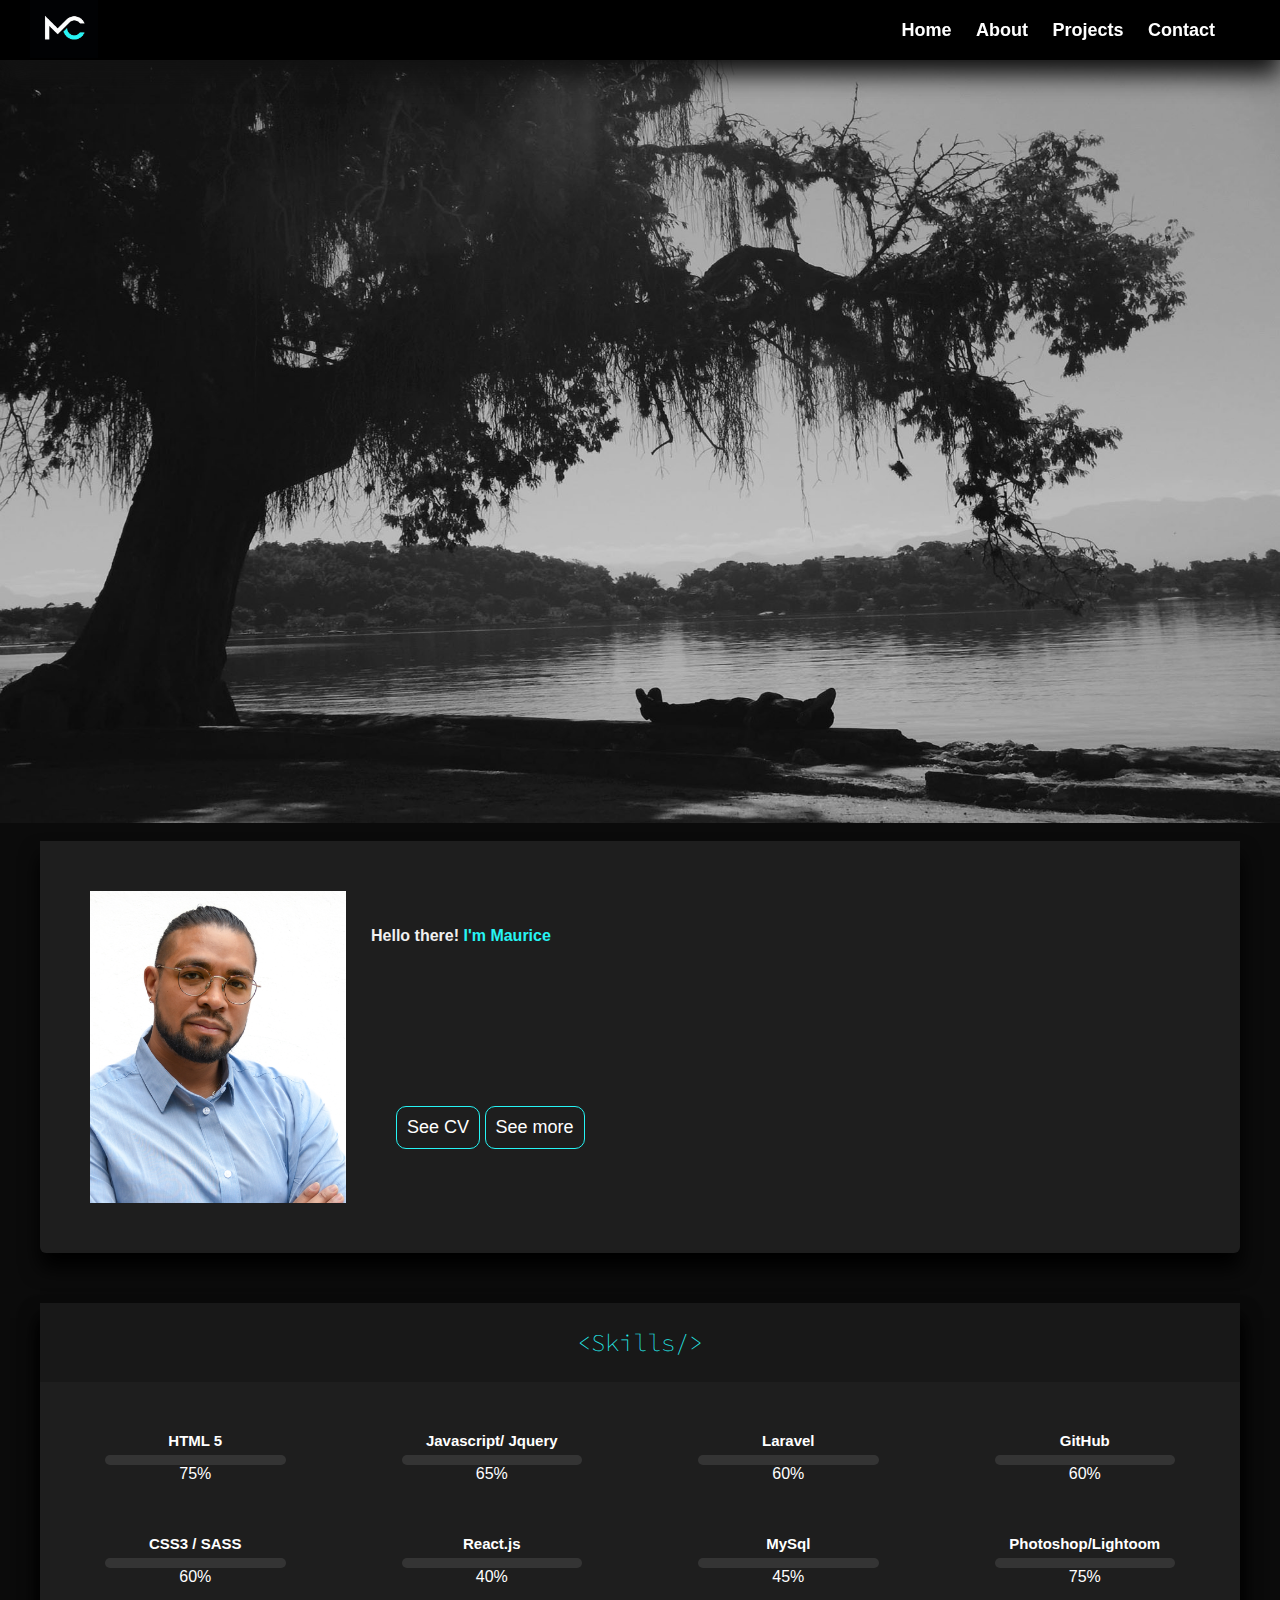
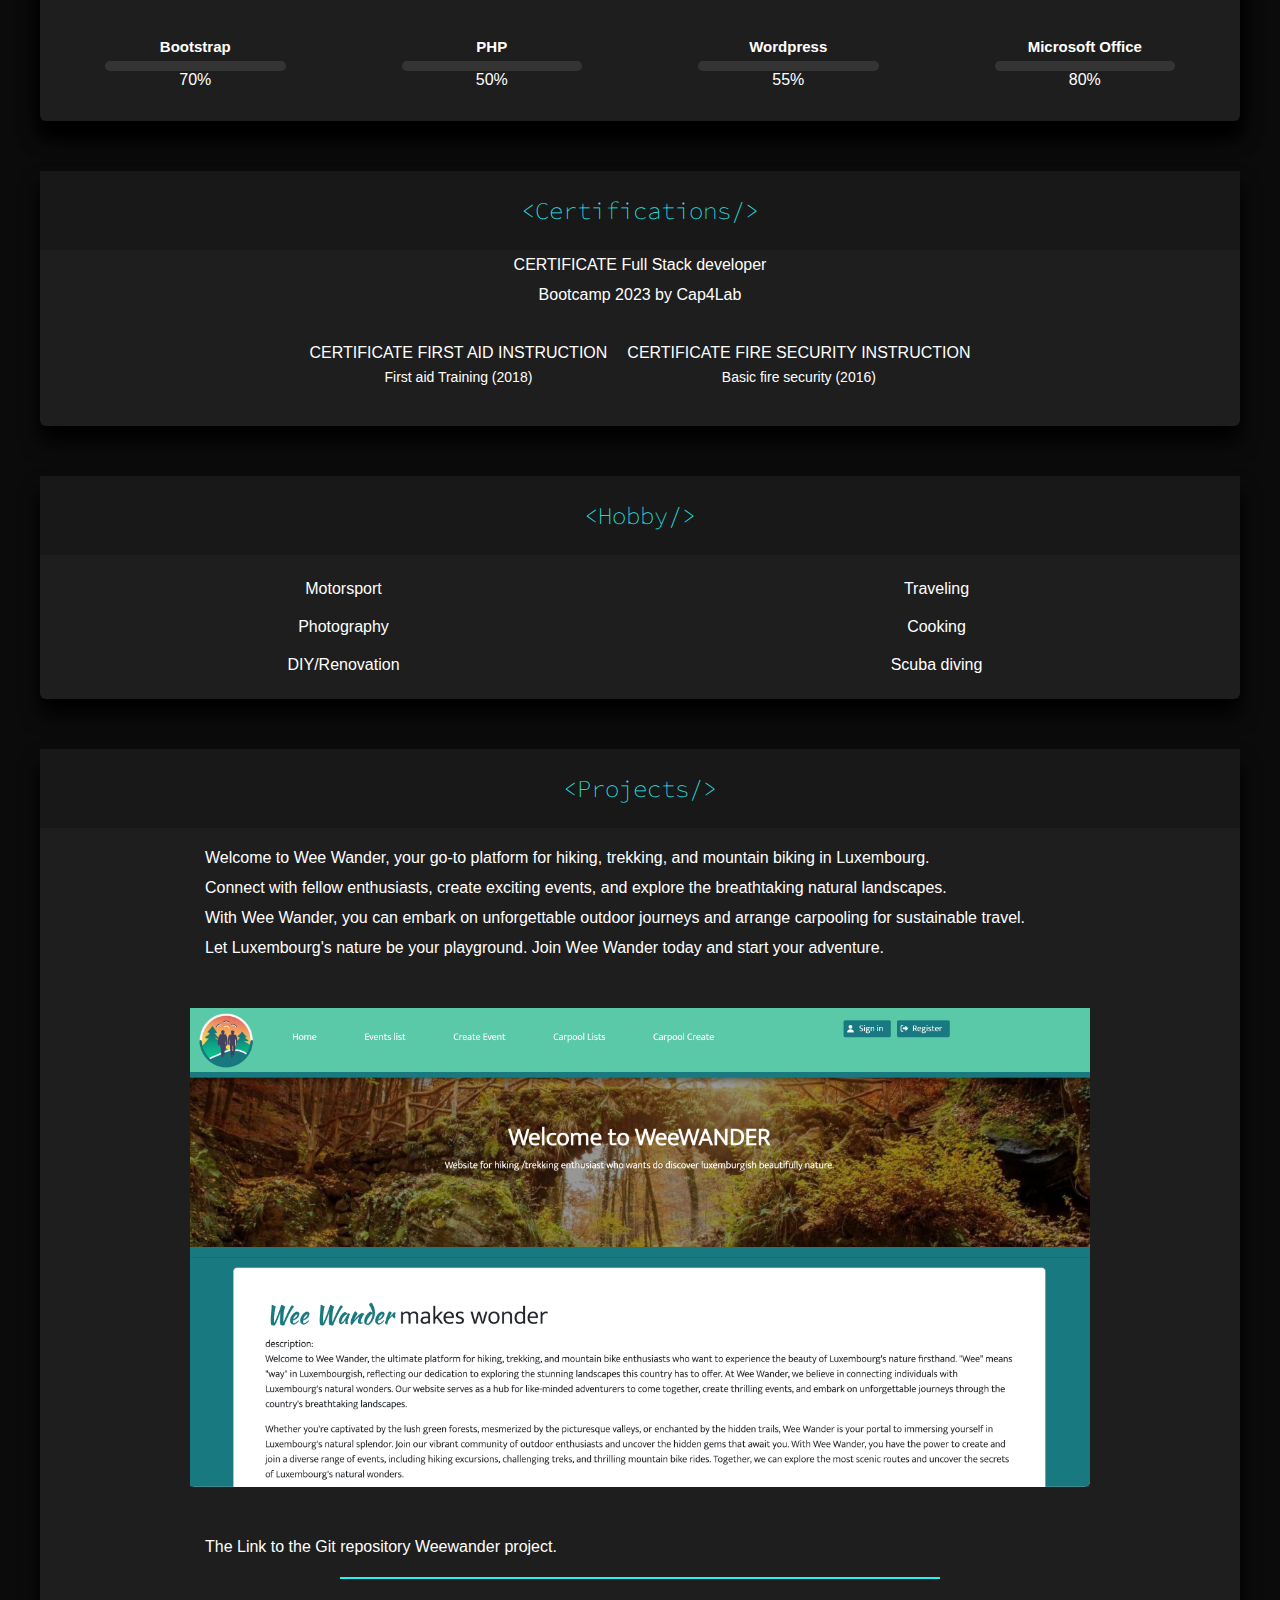
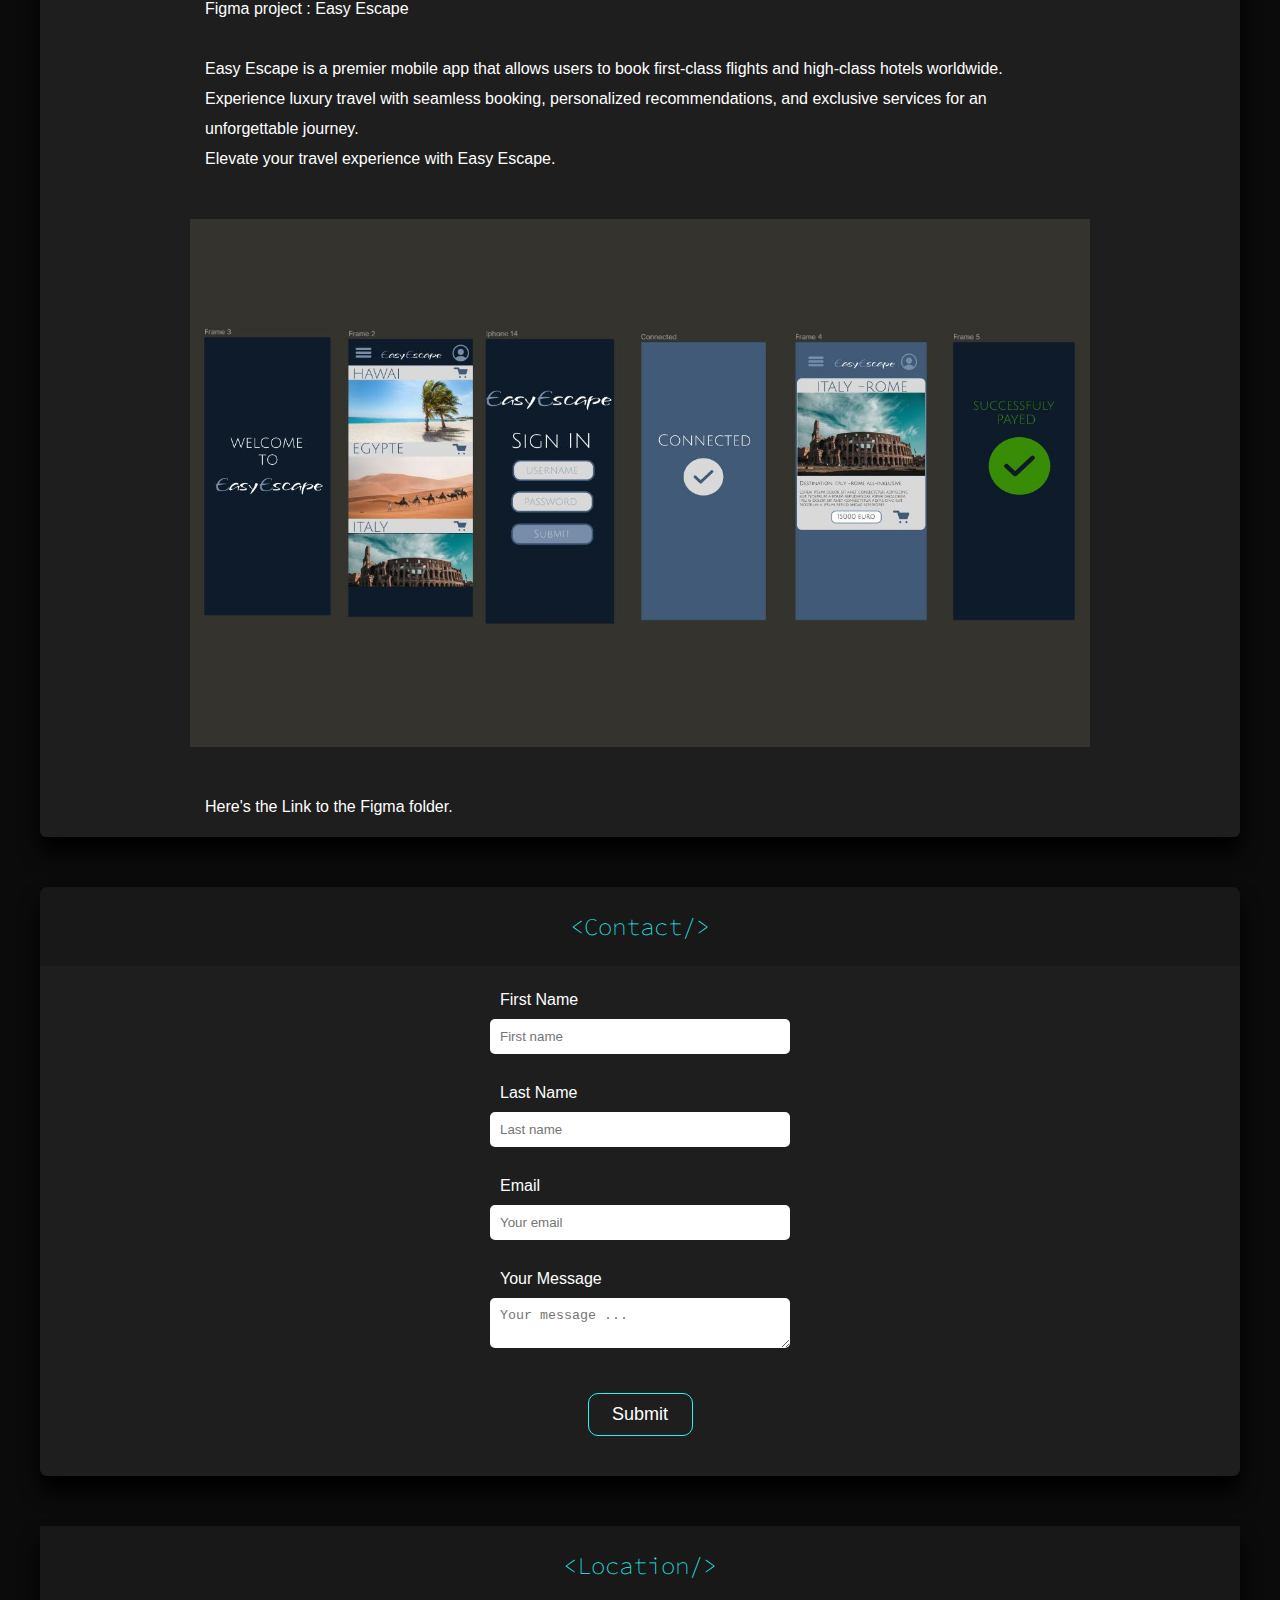
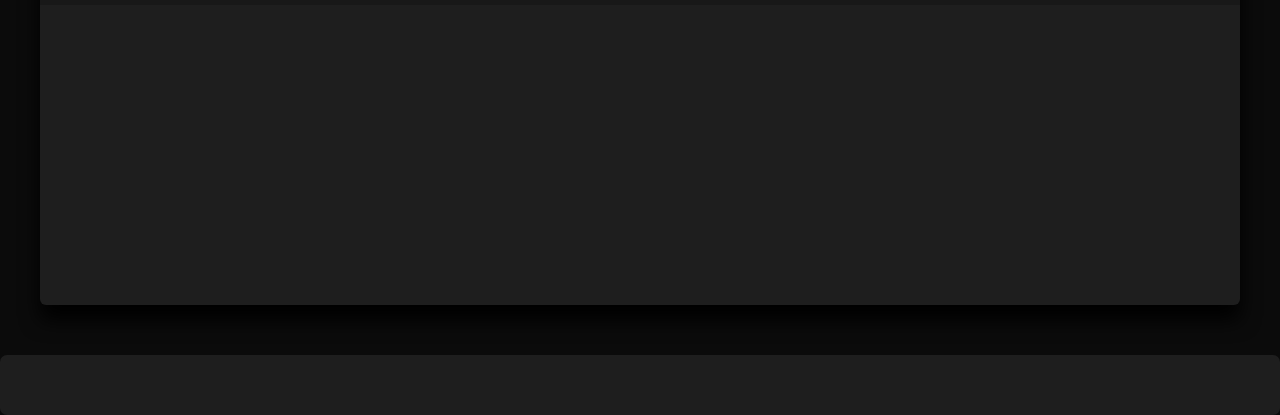
==== index.html @ 0813277b "responsive/cleaning update" ====
<!DOCTYPE html>
<html lang="en">
<head>
    <meta charset="UTF-8">
    <meta http-equiv="X-UA-Compatible" content="IE=edge">
    <meta name="viewport" content="width=device-width, initial-scale=1.0">
    <title>Welcome</title>
    <!-- ICON TITLE -->
    <link rel="icon" href="img\little icon.PNG" type="">
    <!-- FONT ASWOME -->
    <link rel="stylesheet" href="https://cdnjs.cloudflare.com/ajax/libs/font-awesome/6.3.0/css/all.min.css" integrity="sha512-SzlrxWUlpfuzQ+pcUCosxcglQRNAq/DZjVsC0lE40xsADsfeQoEypE+enwcOiGjk/bSuGGKHEyjSoQ1zVisanQ==" crossorigin="anonymous" referrerpolicy="no-referrer" />
   <!-- Google catpcha -->
   <script src="https://www.google.com/recaptcha/api.js" async defer></script>
    <!-- GOOGLE FONT -->
    <link rel="preconnect" href="https://fonts.googleapis.com">
    <link rel="preconnect" href="https://fonts.gstatic.com" crossorigin>
    <link href="https://fonts.googleapis.com/css2?family=Archivo:wght@300&family=Source+Code+Pro:wght@300&display=swap" rel="stylesheet">
    <!-- icon for the Title-->
    <link rel="icon" type="image/x-icon" href="">
    <!-- CSS link -->
    <link rel="stylesheet" href="style.css"/>
    <!--********** DARK MODE **********-->
    <meta name="color-scheme" content="ligth">
</head> 

<body>
    
    <!-- Top Navigation Menu -->
    <div class="navbar"> 
        <a href="#home" class="active"><img src="img\little icon.PNG" width="99px"></a>
        <div class="dropDown">  
            <a href="javascript:void(0);" class="burger" onclick="drop()"><i class="fa-solid fa-bars fa-xl"></i></a>
            <div class="topnav"> 
                <a href="#home">Home</a>
                <a href="#introduction">About</a>
                <a href="#projects">Projects</a>
                <a href="#contact">Contact</a>
            </div>
        </div> 
    </div>
    
    <header>
        <!--------------* AUTOMATIC SLIDER *------------------>
        <article class= "headSlider" id="home">
            <div class="introTitle">
                <div class="main-title fadeDown">
                    <h1><small>junior </small><span>FullStack { </span>Developer <span>}</span></h1>
                </div>
                <div class="secondary-title fadeUp">
                    <p>Hello there! <span> I'm Maurice</span></p>
                </div>
                <i  id="arrow" class="fa-solid fa-arrow-down fa-xl fa-bounce" style="color: #00eeff;"></i>
            </div>
            <section class="intro" style="opacity:0;">
                <div class="slideshow-container">
                    <div class="mySlides fade">
                        <img src="img/relax.jpg" style="width:100%" grayscale>
                    </div>
                    <div class="mySlides fade">
                        <img src="img/brasil.jpg" style="width:100%" grayscale>
                    </div>
                    <div class="mySlides fade">
                        <img src="img/ocean.jpg"style= "width:100%" grayscale >
                    </div>
                </div>
                <br>                    
                <!--<div id="lightBtn">
                        <input type ="checkbox"onclick="myFunction()"/>
                    </div>--> 
                <div style="text-align:center">
                    <span class="dot"></span> 
                    <span class="dot"></span> 
                    <span class="dot"></span> 
                </div>
            </section>
        </article>
        <!-- INTRO -->
    </header>
        <!--************* DARK MODE *****************-->

       <!-- <button id="drkbtn" onclick="myFunction()">Dark mode</button>-->
        <!--******************* Introduction ******************-->
    <main>
        <section id="introduction">
            <div class="container">
                <div class="fs-box">
                    <div class="imgBox">  
                      <img id="dark-mode" src="img/photo-cv.png"  width="14.3rem" height="19.5rem" />
                    </div>
                    <div class="content">
                        <h2>Maurice Christine <br>
                            <span> FullStack Dev</span>
                        </h2> 
                    </div>
                </div>
            </div>
            <!-- <div class="contactIcon">
                <i class="fa-solid fa-mobile"style="color: #26f4f4;"></i>
                <i class="fa-solid fa-envelope" style="color: #26f4f4;"></i>
                <i class="fa-solid fa-code"style="color: #26f4f4;"></i>
                <i class="fa-solid fa-house" style="color: #26f4f4;"></i>
            </div> -->
        </section>
        <section class="text" id="me">
            <strong><p >Hello there! <span> I'm Maurice</span></p></strong>
            <p class="paragraph" style="--d:0s">As an experienced hydraulic mechanic, </br>
                I have recently taken the opportunity to pursue a full-stack developer training program, 
                which aligns with my long-standing interest in technology and software development. 
                With a commitment to continuous learning and professional growth, 
                I am taking steps to achieve my goals and expand my skillset.</p>
            <div class="btn-more">    
            </div>
            <section class="strength">
                <ul>
                    <li><i class="fa-solid fa-handshake-simple fa-lg" style="color: #26f4f4;"></i> problem solving</li>
                    <li><i class="fa-solid fa-thumbs-up fa-lg" style="color: #26f4f4;"></i> motivated</li>
                    <li><i class="fa-solid fa-shuffle fa-lg" style="color: #26f4f4;"></i> flexibility</li>
                    <li><i class="fa-solid fa-people-group fa-lg" style="color: #26f4f4;"></i> teamwork</li>
                    <li><i class="fa-solid fa-stopwatch fa-lg" style="color: #26f4f4;"></i> ponctual</li>
                    <li><i class="fa-solid fa-sliders fa-lg" style="color: #26f4f4;"></i> adapability</li>
                </ul>
            </section>
            <div class="btn">
                <button><a href="cv.html" target="_blank">See CV</a></button>
                <button onclick="seeMore()">See more</button> 
            </div>
        </section>
    </main>
<!--*******************  ProgressBar Skills ******************-->
    
    <section class="progressBar">
        <div class="contentBox" >
            <h3 class="headings">&ltSkills/&gt</h3>
            <ul>
                <li>
                    <div class="skill-box">
                        <span class="title">HTML 5</span>
                        <div class="skill-bar">
                            <span class="skill-per html"></span>
                            <span class="tooltip">75%</span>
                        </div>
                    </div>
                </li>
                <li>
                    <div class="skill-box">
                        <span class="title">CSS3 / SASS</span>
                        <div class="skill-bar">
                            <span class="skill-per css"></span>
                            <span class="tooltip">60%</span>
                        </div>
                    </div>    
                </li>
                <li>
                    <div class="skill-box">
                        <span class="title">Bootstrap</span>
                        <div class="skill-bar">
                            <span class="skill-per bootstrap"></span>
                            <span class="tooltip">70%</span>
                        </div>
                    </div>

                </li>
                <li>
                    <div class="skill-box">
                        <span class="title">Javascript/ Jquery</span>
                        <div class="skill-bar">
                            <span class="skill-per javascript"></span>
                            <span class="tooltip">65%</span>
                        </div>
                    </div>
                </li>
                <li>
                    <div class="skill-box">
                        <span class="title">React.js</span>
                        <div class="skill-bar">
                            <span class="skill-per react"></span>
                            <span class="tooltip">40%</span>
                        </div>
                    </div>
                </li>
                <li>
                    <div class="skill-box">
                        <span class="title">PHP</span>
                        <div class="skill-bar">
                            <span class="skill-per php"></span>
                            <span class="tooltip">50%</span>
                        </div>
                    </div>
                </li>
                <li>
                    <div class="skill-box">
                        <span class="title">Laravel</span>
                        <div class="skill-bar">
                            <span class="skill-per laravel"></span>
                            <span class="tooltip">60%</span>
                        </div>
                    </div>
                </li>
                <li>
                    <div class="skill-box">
                        <span class="title">MySql</span>
                        <div class="skill-bar">
                            <span class="skill-per mysql"></span>
                            <span class="tooltip">45%</span>
                        </div>
                    </div>
                </li>
                <li>
                    <div class="skill-box">
                        <span class="title">Wordpress</span>
                        <div class="skill-bar">
                            <span class="skill-per wp"></span>
                            <span class="tooltip">55%</span>
                        </div>
                    </div>
                </li>
                <li>
                    <div class="skill-box">
                        <span class="title">GitHub</span>
                        <div class="skill-bar">
                            <span class="skill-per git"></span>
                            <span class="tooltip">60%</span>
                        </div>
                    </div>
                </li>
                <li>
                    <div class="skill-box">
                        <span class="title">Photoshop/Lightoom</span>
                        <div class="skill-bar">
                            <span class="skill-per ps"></span>
                            <span class="tooltip">75%</span>
                        </div>
                    </div>
                </li>
                <li>
                    <div class="skill-box">
                        <span class="title">Microsoft Office</span>
                        <div class="skill-bar">
                            <span class="skill-per mo"> </span>
                            <span class="tooltip">80%</span>
                        </div>
                    </div>
                </li>
            </ul>
        </div>
    </section>


    <!--******************* Certifications ******************-->
    
    <section class="contentBox" id="certif">
        <h3 class="headings">&ltCertifications/&gt</h3>
        <p>CERTIFICATE Full Stack developer</p>
        <p>Bootcamp 2023 by Cap4Lab</p>
        <ul>
            <li>CERTIFICATE FIRST AID INSTRUCTION <p>First aid Training (2018)</p></li>
            <li>CERTIFICATE FIRE SECURITY INSTRUCTION<p>Basic fire security (2016)</p></li>
        </ul>
    </section>
<!--******************* Hobby ******************-->
     
    <section class="contentBox" id="hobby">
        <h3 class="headings">&ltHobby/&gt</h3>
        <ul>
            <li>Motorsport</li>
            <li>Photography</li>
            <li>DIY/Renovation</li>
            <li>Traveling</li>
            <li>Cooking</li>
            <li>Scuba diving</li>
        </ul>
    </section>
     <!--******************* Projects ******************-->
    
     <section class ="contentBox" id="projects">
        <h3 class="headings">&ltProjects/&gt</h3>
        <div> 
            <p>Welcome to Wee Wander, your go-to platform for hiking, trekking, and mountain biking in Luxembourg. <br>
                Connect with fellow enthusiasts, create exciting events, and explore the breathtaking natural landscapes. <br>
                With Wee Wander, you can embark on unforgettable outdoor journeys and arrange carpooling for sustainable travel. <br>
                Let Luxembourg's nature be your playground. Join Wee Wander today and start your adventure.</p>
            <a href="https://github.com/mojo-lxb/wee_wander" target="_blank"><img src="img/Capture d’écran 2023-05-30 à 17.22.39 copie.png" width="80%"></a>  
            <p> The Link to the Git repository <a href="https://github.com/mojo-lxb/wee_wander" target="_blank">Weewander project.</a></p>
        </div>  
        <hr> 
        <div> 
            <p>Figma project : Easy Escape</p>
            <p>Easy Escape is a premier mobile app that allows users to book first-class flights and high-class hotels worldwide. 
                Experience luxury travel with seamless booking, personalized recommendations, and exclusive services for an unforgettable journey.<br>
                Elevate your travel experience with Easy Escape. </p>
            <a target="_blank" href="https://www.figma.com/proto/tjLmpY7w3j1TTNSV6FDPb9/EasyEscape?node-id=10-100&scaling=scale-down&page-id=0%3A1&starting-point-node-id=10%3A100" target="_blank"><img src="img\figma-pic.JPG" width="80%"></a> 
            <p>Here's the Link to the <a target="_blank" href="https://www.figma.com/proto/tjLmpY7w3j1TTNSV6FDPb9/EasyEscape?node-id=10-100&scaling=scale-down&page-id=0%3A1&starting-point-node-id=10%3A100" target="_blank">Figma</a> folder.</p>
        </div>
        
        
    </section>

       <!-- ************ Contact Form **************** -->
       
    <section class="contentBox" id="contact">
        <h3 class="headings">&ltContact/&gt</h3>
        <form id="form" data-netlify-recaptcha="true" data-netlify="true" action="action.php" method="POST">
            <label>First Name</label>
            <input type="text" id="firstName" placeholder="First name" required />
            <span id="error-first"></span>
            <label>Last Name</label>
            <input type="text" id="lastName" placeholder="Last name" required />
            <span id="error-last">    
            </span>
            <label>Email</label>
            <input type="email" id="email" placeholder="Your email" required />
            <span id="error-mail">    
            </span>
            <label>Your Message</label>
            <textarea id="message" placeholder="Your message ..."></textarea>
            <p class="message"></p>
            <span id="error-message">    
            </span>
            <div data-netlify-recaptcha="true" id="catpcha"></div>
    <button id="suBtn" type="submit" onclick="check()">Submit</button>
        </form>
    </section> 
           <!-- ************ Google Map **************** -->
    
    <section class="contentBox">
        <h3 class="headings">&ltLocation/&gt</h3>
        <div>
            <div id="littleMap" style="text-decoration:none; overflow:hidden;max-width:100%;width:400px;height:200px;">
                <div  id="embed-ded-map-canvas" style="height:100%; width:100%;max-width:100%;">
                    <iframe style="height:100%;width:100%;border:0;" frameborder="0" src="https://www.google.com/maps/embed/v1/place?q=Helmdange+Lorentzweiler,+Luxembourg&key=AIzaSyBFw0Qbyq9zTFTd-tUY6dZWTgaQzuU17R8"></iframe>
                </div>
            </div>
            <iframe id ="bigMap"src="https://www.google.com/maps/embed?pb=!1m18!1m12!1m3!1d5161.842731324341!2d6.142673428727797!3d49.693453607758485!2m3!1f0!2f0!3f0!3m2!1i1024!2i768!4f13.1!3m3!1m2!1s0x47955026b90ed85f%3A0x500d1d6d10594c0!2sHelmdange%2C%20Lorentzweiler!5e0!3m2!1sen!2slu!4v1679568857894!5m2!1sen!2slu" width="100%" height="300" style="border:0;" allowfullscreen="" loading="lazy" referrerpolicy="no-referrer-when-downgrade"></iframe>
        </div>
    </section>
    <!-- ************ Footer **************** -->
    <footer>
        <ul>
            <li><a href="https://www.linkedin.com/in/maurice-ch" target="_blank"><i class="fa-brands fa-linkedin fa-lg" style="color: #26f4f4;"></i></a></li>
            <li><a href="#contact" target="_blank"><i class="fa-solid fa-envelope fa-lg" style="color: #26f4f4;"></i></a></li>
            <li><a href="https://github.com/mojo-lxb"target="_blank"><i class="fa-brands fa-github fa-lg" style="color: #26f4f4;"></i></a></li>
        </ul>
    </footer>   

<script src="script.js"></script>
<script src="form_script.js"></script>
<script src="https://www.google.com/recaptcha/api.js?onload=onloadCallback&render=explicit"
        async defer>
    </script>
<script src="https://code.jquery.com/jquery-3.6.0.min.js"></script>
</body>
</html>
---- style.css ----
/********************* GENERAL ************************/

*{
    box-sizing: border-box;
    margin: 0;
    padding: 0;
    border: 0;
}
hr{
    background-color: #26f4f4;
    height: 2px;
    margin: auto;
    width: 50%;
}
/*********************** Content Box **************************/

main{
    margin: auto;
    background: rgb(30, 30, 30);
    border-radius: 7px;
}
.text{
    padding: 25px;
    color: white;
}
.text span{
    color:#26f4f4;
}
body {
    color: #ffffff;
    background-color: rgb(11, 11, 11);
    font-family: Arial, Helvetica, sans-serif;
    margin: auto;
}
p{
    line-height: 30px;
}
a{
    text-decoration: none;
    color: white;
}
a:hover{
    color: #26f4f4;
}
h1,h2, h3{
    color: #ffffff;
    text-align: center;    
}
.headings {
    font-family: 'Source Code Pro', monospace,sans-serif;
    text-align: center;
    font-size: 24px;
    padding: 24px 0;
    display: block;
    position: relative;
    width: 100%;
    left: 0;
    background: rgba(0,0,0,.2);
    color: #26f4f4;
    font-weight: 100;
}
.contentBox{
    margin: 50px auto;
    background: rgb(30, 30, 30);
    border-radius: 0 0 6px 6px;
    max-width: 1200px;
    text-align: center;
}
main{
    margin: auto;
    margin-top: 20px;
    background: rgb(30, 30, 30);
    box-shadow: 0px 15px 20px black;
    border-radius: 0 0 6px 6px;
}
#cv{
  display: grid;
  margin: auto;
  justify-content: center;
  padding: 20px;
}
/************ BUTTONS ******************/
button{
    background-color: rgb(30, 30, 30);
    border: 1px solid #26f4f4;
    color: white;
    font-size: large;
    padding: 10px;
    border-radius: 10px;
}
.btn{
    margin: 25px;
}
.backBtn{
    margin: 25px;
}
button:hover{
    box-shadow:  5px 5px #26f4f465;
    color: #26f4f4;
}
#lightBtn input {
appearance: none;
border: 1px solid #26f4f4;
padding: 10px;
text-align: center;
color: #26f4f4;
}
#lightBtn input::before{
    content: "darkmode";
}
#lightBtn input:checked:before{
    content: "lightmode";
    color: #1E1E1E;
}
/********** NavBar **************/
.navbar {
    position: fixed;
    display: flex;
    justify-content: space-between;
    background-color: rgb(11, 11, 11);
    padding: 0px 30px;
    width: 100%;
    background: black;
    height: 60px;
    z-index: 3;
    box-shadow: 0 15px 25px #121212;
}
.navbar img{
    width: 68px;
}
/********** Burger Menu **************/
.dropDown{
    align-self: center;
    margin-right: 25px;  
}
.burger{
    display:block;
    text-decoration: none;
    color: white;
}
.topnav {
    display: none;
    right: 0px;
    text-align: center;
    z-index: 1;
    position: absolute;
    overflow: hidden;
    top: 60px;
    background-color: #333;
    border-radius: 0px 0px 0px 20px;
    width: 20vh;
}
.topnav a {
    color: white;
    position: relative;
    padding: 10px;
    text-decoration: none;
    padding-top: 0px;
    font-size: 18px;
    font-weight: 600;
    display: block;
}   
.topnav a:first-child{
    padding-top: 10px;
}
.topnav a:hover{
    color: #26f4f4;

}
/*********************** Text Box **************************/
.text{
    padding: 25px;
    color: rgb(240, 240, 240);
}
h4{
    color: #26f4f4;
    margin-bottom:20px ;
}
/*********** Text animation ***********/
.paragraph {
    display: block;
    opacity: 0;
    animation: reveal 0.8s forwards var(--d);
}
@keyframes reveal{
    from{ 
        transform: translateY(20px) ;
    } to {
        opacity: 1;
        transform: none;
    }        
}
  /*************** INTRO ****************/
.introFade {
    margin: auto;
    position: absolute;
    font-family:'Source Code Pro', monospace,sans-serif;
    font-size: 16px;
    left: 65%;
    top: 40%;
    transform: translate(-50%, -50%);
    z-index: 1;
}
.intro h3{
    display: flex;
    align-items: end;
    font-size: 15px;
}
h1 span{
    margin-left: -2px;
}
.title {  
    margin: auto;
    display: flex;
}
/*********************** AUTOMATIC SLIDER *******************************/

/*************** HEAD SLIDE *******************/
.headSlider{
    width: 100%;
    position: relative;
}
#arrow {
    width: 100%;
    text-align: center;
    margin-top: 36px;
}
.mySlides {
    display: none;
    filter: grayscale(0.8);
}
img {
    vertical-align: middle;
}
/* Slideshow container */
.slideshow-container {
    /* max-width: 1200px; */
    
    position: relative;
    display: block;
    margin: auto;
    overflow: hidden;
    animation: fade 4s ease-in both;
}
/* Caption text */
.textSlider {
  color: #f2f2f2;
  font-size: 16px;
  padding: 8px 12px;
  position: absolute;
  bottom: 8px;
  width: 100%;
  text-align: center;
}
/* Fading animation */
.fade {
    animation-name: fade;
    animation-duration: 0.4;
}

@keyframes fade {
    from {opacity: 0.4} 
    to {opacity: 1}
}
/********************* Intro Title *************************/
.introTitle{
    position: absolute;
    z-index: 1;
    width: 100%;
    top: 60px;
    padding: 15% 0; 
    text-align: center;
}
.main-title{
    text-align: center;
    /*font-size: 16px;
*/}
.main-title h1{
    background-color: #1E1E1E;
    padding: 10px;
}
.introTitle span{
    color: #26f4f4;
}
.secondary-title{
    text-align: center;
    margin-top: 24px;
    font-size: 16px;
}
.secondary-title p{
    background-color: #1E1E1E;
    padding: 6px 12px;
}
.main-title,
.secondary-title {
    display: block;
}
.main-title h1,
.secondary-title p{
    display: inline-block;
}


/************************ Animation Fade Down *****************************/
.fadeUp{
    opacity: 0;
    animation: fadeUp .7s ease-in both;
    animation-delay: .2s;
}
@keyframes fadeUp {
from {
    opacity: 0;
    transform: translate3d(0, +50%, 0);
    }
to {
    opacity: 1;
    transform: translate3d(0, 0, 0);
    }
}
/************************ Animation Fade up *****************************/
.fadeDown {
    opacity: 0;
    animation: fadeDown .5s ease-in both;
    animation-delay: .4s;
}

@keyframes fadeDown {
    from {
        opacity: 0;
        transform: translate3d(0, -50%, 0);
        }
    to {
        opacity: 1;
        transform: translate3d(0, 0, 0);
    }
}

/************************ Main Titles *****************************/   



/*********************** Dark mode **************************/
/*.dark-mode {
    background-color:rgb(201, 201, 201);
    color: rgb(0, 0, 0);
}
.dark-mode p,h1,h2,h3,ul,li,label .title{
    color: black;
}
#dark-mode .content {
    color:rgb(30, 30, 30);
}*/
/************** Photo box ******************/

.container .fs-box{
    position:relative ;
    width: 16rem;
    height: 19.5rem;
    margin: auto;
}
#introduction{
    margin: auto;
    padding: 50px 0;
}
.imgBox{
    position: absolute;
    top: 30px; /* to 0 for media Q */
    left: 0;
    width: 100%;
    height: 100%;
    z-index: 2;
    transition: all 0.9s ease-in-out;
    background-position: center;
    background-repeat: no-repeat;
    background-size: contain;
    width: 16rem;
    height: 19.5rem;
    object-fit: cover;
    resize: both;
}

.content{
    text-align: center;
    padding: 10px;
}
.content h2{
    font-size: 16px;
    font-weight: bolder;
    color: black;
    font-style: italic;
}
.fs-box{
    align-items: end;
    background-color: rgb(255, 255, 255);
    display: flex;
    justify-content: center;
}
.imgBox{
    top: 0px; 
}
#dark-mode{
    width: 16rem;
    height: 19.5rem;
}
 .text{
    margin: auto;
}
/****************** Text about me **********************/
.text :nth-child(1){
    padding-bottom: 10px;
}
h4{
    color: #26f4f4;
}

/****************** Strength **********************/
.strength{
    display:none;
    font-family: Arial, Helvetica, sans-serif;
    max-width: 1200px;
    margin-top: 25px;
    background-color:rgb(30, 30, 30);
    border-radius: 7px;
}
.strength ul{
    display: block !important;
    column-count: 2;
}
/***************** ProgressBar ************************/
.progressBar{
    margin: auto;
    max-width: 1200px;
    box-shadow: 0px 15px 20px black;
}
.progressBar ul{
    display:block;
    padding: 15px;
    column-count: 2;
    list-style: none;
}
.box .skill-box{
    width: 100%;
    margin: 25px 0;
}
.skill-box .title{
    display: block;
    font-size: 15px;
    font-weight: 600;
    color: white;  
}
.skill-box .skill-bar{
    height: 10px;
    width: 100%;
    border-radius: 6px;
    margin-top: 6px;
    background: rgba(255, 255, 255, 0.1);
}
.skill-bar .skill-per{
    position: relative;
    display: block;
    height: 100%;
    width: 90%;
    border-radius: 6px;
    background: #26f4f4;
    animation: progress 0.8s ease-in-out forwards; 
    opacity: 0;
}

/******* HTML ProgressBar ********/
.skill-per.html{
    width: 75%;
    animation-delay:0.4s;
}
/******* HTML ProgressBar ********/
.skill-per.css{
    width: 60%;
    animation-delay:0.4s;
}
/******* Bootstrap ProgressBar ********/
.skill-per.bootstrap{
    width: 70%;
    animation-delay:0.4s;
}
/******* Javascript ProgressBar ********/
.skill-per.javascript{
    width: 65%;
    animation-delay:0.4s;
}
/******* React ProgressBar ********/
.skill-per.react{
    width: 40%;
    animation-delay:0.4s;
}
/******* PHP ProgressBar ********/
.skill-per.php{
    width: 50%;
    animation-delay:0.4s;
}
/******* Laravel ProgressBar ********/
.skill-per.laravel{
    width: 60%;
    animation-delay:0.4s;
}
/******* Mysql ProgressBar ********/
.skill-per.mysql{
    width: 45%;
    animation-delay:0.4s;
}
/******* Wordpress ProgressBar ********/
.skill-per.wp{
    width: 55%;
    animation-delay:0.4s;
}
/******* Photoshop/Lightoom ProgressBar ********/
.skill-per.ps{
    width: 75%;
    animation-delay:0.4s;
}
/******* Microsoft Office ProgressBar ********/
.skill-per.ps{
    width: 80%;
    animation-delay:0.4s;
}
@keyframes progress {
    0%{
        width: 0;
        opacity: 1;
    }
    100%{
        opacity: 1;
    }
}
.skill-per.tooltip{
    position: absolute;
    right: -14px;
    top: -28px;
    font-size: 9px;
    font-weight: 500;
    color:#454545;
    padding: 2px 6px;
    border-radius: 3px;
    background:#26f4f4;
    z-index: 1;
}*/
.tooltip{
    font-size: 15px;
}
.skill-per.progress-animate {
    animation: progress 0.8s ease-in-out forwards;
    opacity: 0;
  }
/****************** Certificates **********************/

#certif ul{
    display: flex;
    column-count: 2;
    padding: 24px;
    justify-content: center;
}
li p {
    font-size: 14px;
    font-weight: 100 !important;
}
li {
    padding: 12px 24px;
    font-size: 16px;
    list-style: none;
}
/******************* Hobby **************************/
.contentBox{
    margin: 50px auto;
    max-width: 1200px;
    background-color: rgb(30, 30, 30);
    box-shadow: 0px 15px 20px black;
    border-radius: 0 0 6px 6px;
    text-align: center;
}
#hobby ul{
    display: block;
    column-count: 2;
    list-style: none;
    padding: 15px;
}
/************** Projects *******************/
#projects{
    display: block;
}
#projects img{
    padding: 30px;
}
#projects p{
    margin: auto;
    width: 75%;
    padding:15px;
    text-align: start;
}
/***************** Contact Form **************************/
.contactIcon{
    margin-top: 80px;
    display: flex;
    justify-content: center;
    gap: 20px;
}
/************** Contact *******************/
#contact{
    margin: 50px auto;
    max-width: 1200px;
    background-color:rgb(30, 30, 30);
    border-radius: 7px;
}
#contact form{
    display: grid;
    text-align: start;
    padding: 15px;
    max-width: 1200px;
}
form span{
    text-align: center;
    padding: 10px;
}
form button{
    margin: 30px;
}
form input,textarea,label{
    margin: auto;
    width: 300px;
    padding: 10px;
    border-radius: 5px;
}
#suBtn{
    display: hidden;
    margin:25px auto;
    width: 105px;
}
#catpcha{
    margin: auto;
}
/************** GOOGLE MAP *******************/
#littleMap{
    margin: auto;
    padding: 30px;
}
#bigMap{
    display:none;
    padding: 30px;
}
/***************** FOOTER ************************/
footer{
    background-color: rgb(30, 30, 30);
    width: 100%;
    height: 60px;
    margin-top: 50px;
    border-radius: 7px;
    display:grid;
    place-content: center;
}
footer ul{
    list-style: none;
    display: flex;
    justify-content: center;
}
li{
    padding: 10px;
}


/****************************** MEDIA QUERY IPAD  *******************************************/
                /* Medium devices (landscape tablets, 768px and up) */

@media screen and (min-width: 768px) {
    .introFade{
        position: relative;
    }
    .introTitle{
        top:85px;
        padding: 15% 0;
    }
    .main-title,
    .secondary-title {
        font-size: 22px;
    }
 
    /**************** Intro box **********************/

    .fs-box{
        display: flex;
        justify-content: center;
        align-items: start; /* to end for media Q */
    }
    .imgBox{
        position: absolute;
        top: 30px; /* to 0 for media Q */
        left: 0;
        width: 100%;
        height: 100%;
        z-index: 2;
        transition: all 0.9s ease-in-out;
       /* background-image: url(img/photo-cv.png) ; /*** DARK MODE IMG ***/
        background-position: center;
        background-repeat: no-repeat;
        background-size: contain;
        width: 16rem;
        height: 19.5rem;
        object-fit: cover;
        resize: both;
    }
    .container .fs-box:hover .imgBox{
        transform:none;
    }
    .headSlider{
        margin: auto;
        position: relative;
        overflow: hidden;        
    }
/********* Progress Bar *********/
    .progressBar ul{
        display:block;
        column-count: 2;    
        }
        .skill-box{
            padding: 15px 20px;
        }
}

/****************************** MEDIA QUERY DESKTOP  *******************************************/
                /* Large devices (laptops/desktops, 992px and up) */
@media screen and (min-width: 992px) {
    .progressBar ul{
        display: block;
        column-count: 4 !important;
    }
    main{
        margin: auto;
        display: flex;
        justify-content: center;
        max-width:1200px;
    }
      /*********** intro Title *************/
      .introTitle {
        margin: auto;
        font-size: 35px;
    }
    .main-title,
    .secondary-title {
        font-size: 32px;
    }
    .secondary-title.fadeUp {
        margin-top: 50px;
    }
    #arrow {
        margin-top: 94px;
    }

  /*************** INTRO ****************/
    .intro h3{
        display: flex;
        align-items: end;
        font-size: 15px;
    }
    /************** Photo box ******************/

.container .fs-box{
    position:relative ;
    width: 16rem;
    height: 19.5rem;
    margin: auto;
}
#introduction{
    margin: auto;
    padding: 50px 0 50px 50px;
}
.imgBox{
    position: absolute;
    top: 30px; /* to 0 for media Q */
    left: 0;
    width: 100%;
    height: 100%;
    z-index: 2;
    transition: all 0.9s ease-in-out;
    background-position: center;
    background-repeat: no-repeat;
    background-size: contain;
    width: 16rem;
    height: 19.5rem;
    object-fit: cover;
    resize: both;
}
.container .fs-box:hover .imgBox{
    transform:translate(-1.5rem,-3.5rem);
}
.content{
    text-align: center;
    padding: 10px;
}
.content h2{
    font-size: 16px;
    font-weight: bolder;
    color: black;
    font-style: italic;
}
.fs-box{
    align-items: end;
    background-color: rgb(255, 255, 255);
    display: flex;
    justify-content: center;
}
.imgBox{
    top: 0px; 
}
#dark-mode{
    width: 16rem;
    height: 19.5rem;
}
 .text{
    margin: auto;
}
      /*************** Localisation****************/
#littleMap{
        display: none;
    }
    #bigMap{
        display:flex;
        margin: auto;
    }

    .skill-box{
        padding: 25px 40px;
    }
      /****** Underline Hover effect *******/

      .dropDown{
        display: block;
      }
      .burger{
        display:none;
      }
      .topnav {
        display:contents;
        right: 0px;
        text-align: center;
        z-index: 1;
        position: absolute;
        overflow: hidden;
        top: 60px;
        background-color: #333;
        border-radius: 0px 0px 0px 20px;
        width: 20vh;
    }
    .topnav a::after {
        content: '';
        position: absolute;
        width: 100%;
        transform: scaleX(0);
        height: 3px;
        bottom: 0;
        left: 0;
        background-color:#26f4f4;
        transform-origin: bottom right;
        transition: transform 0.4s ease-out;
    }
    .topnav a:hover::after {
        transform: scaleX(1);
        transform-origin: bottom left;
    }
    .topnav a{
        display:inline;
    }
}
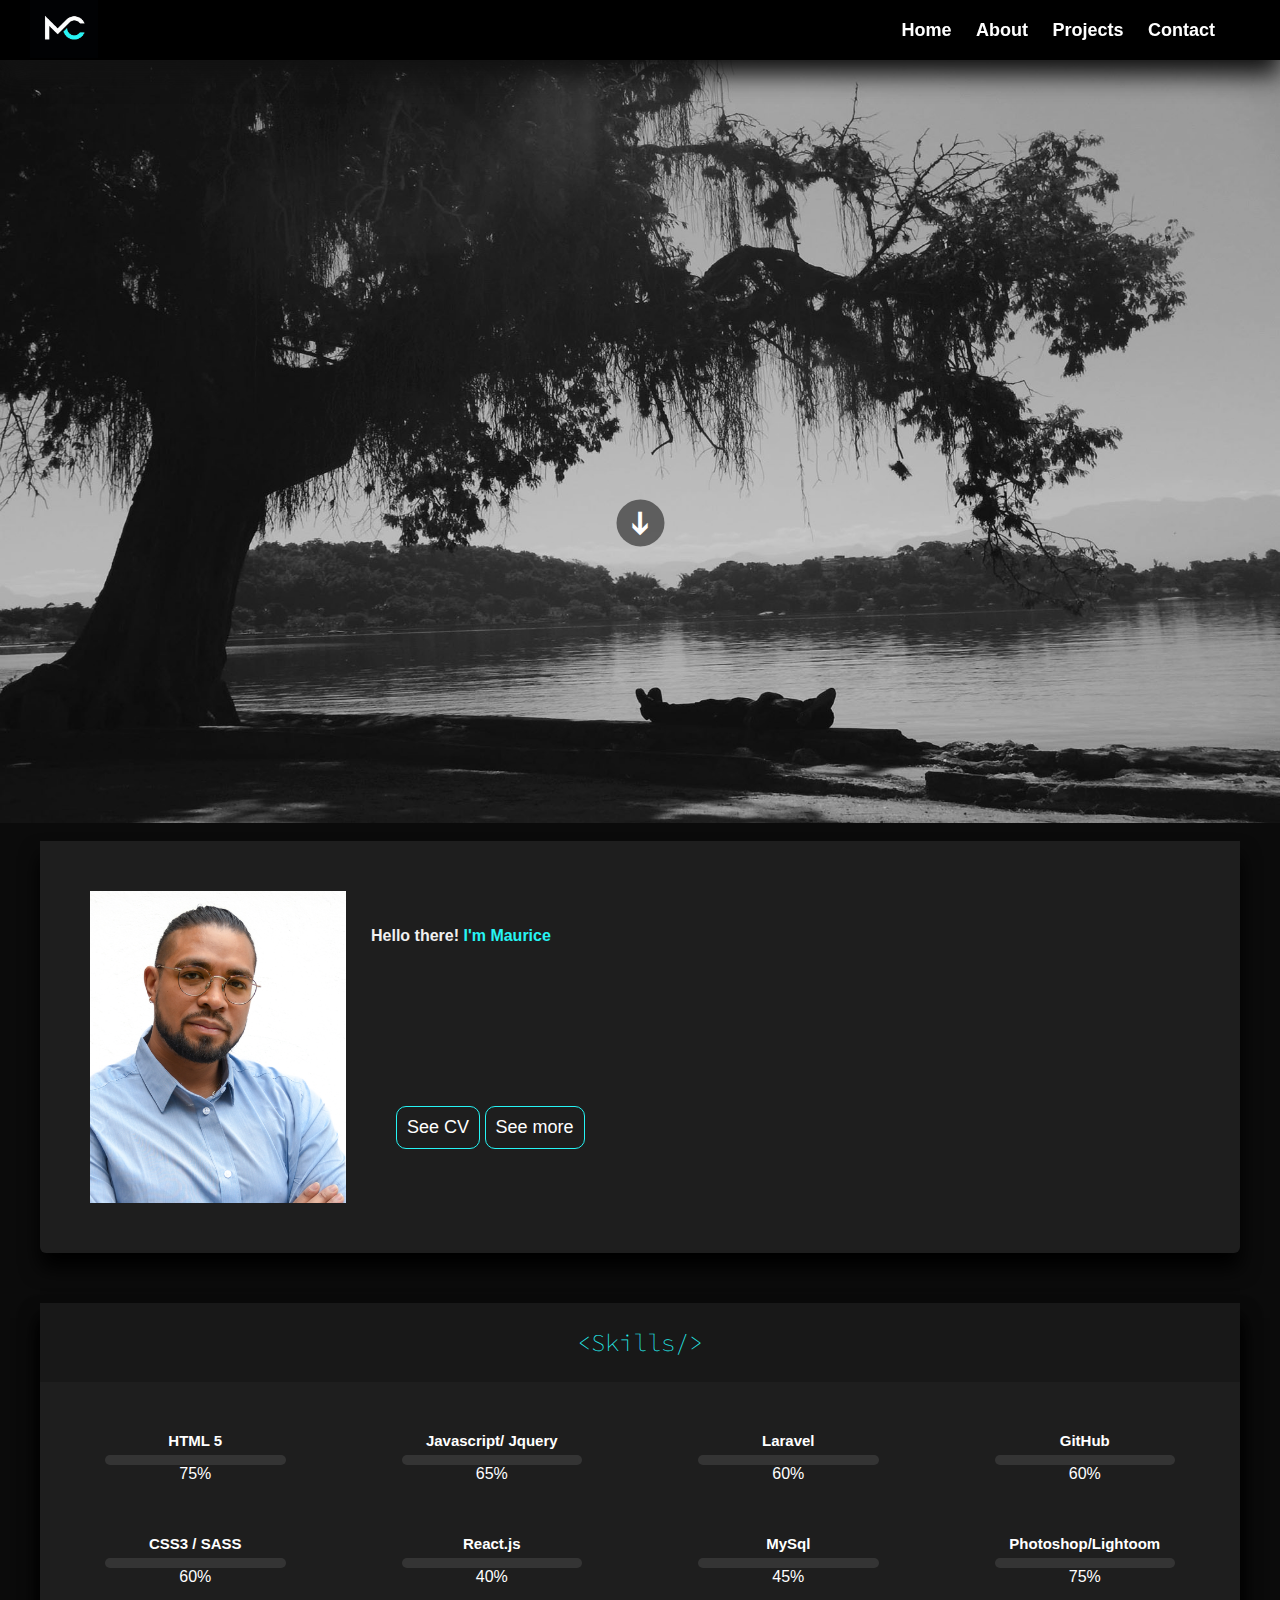
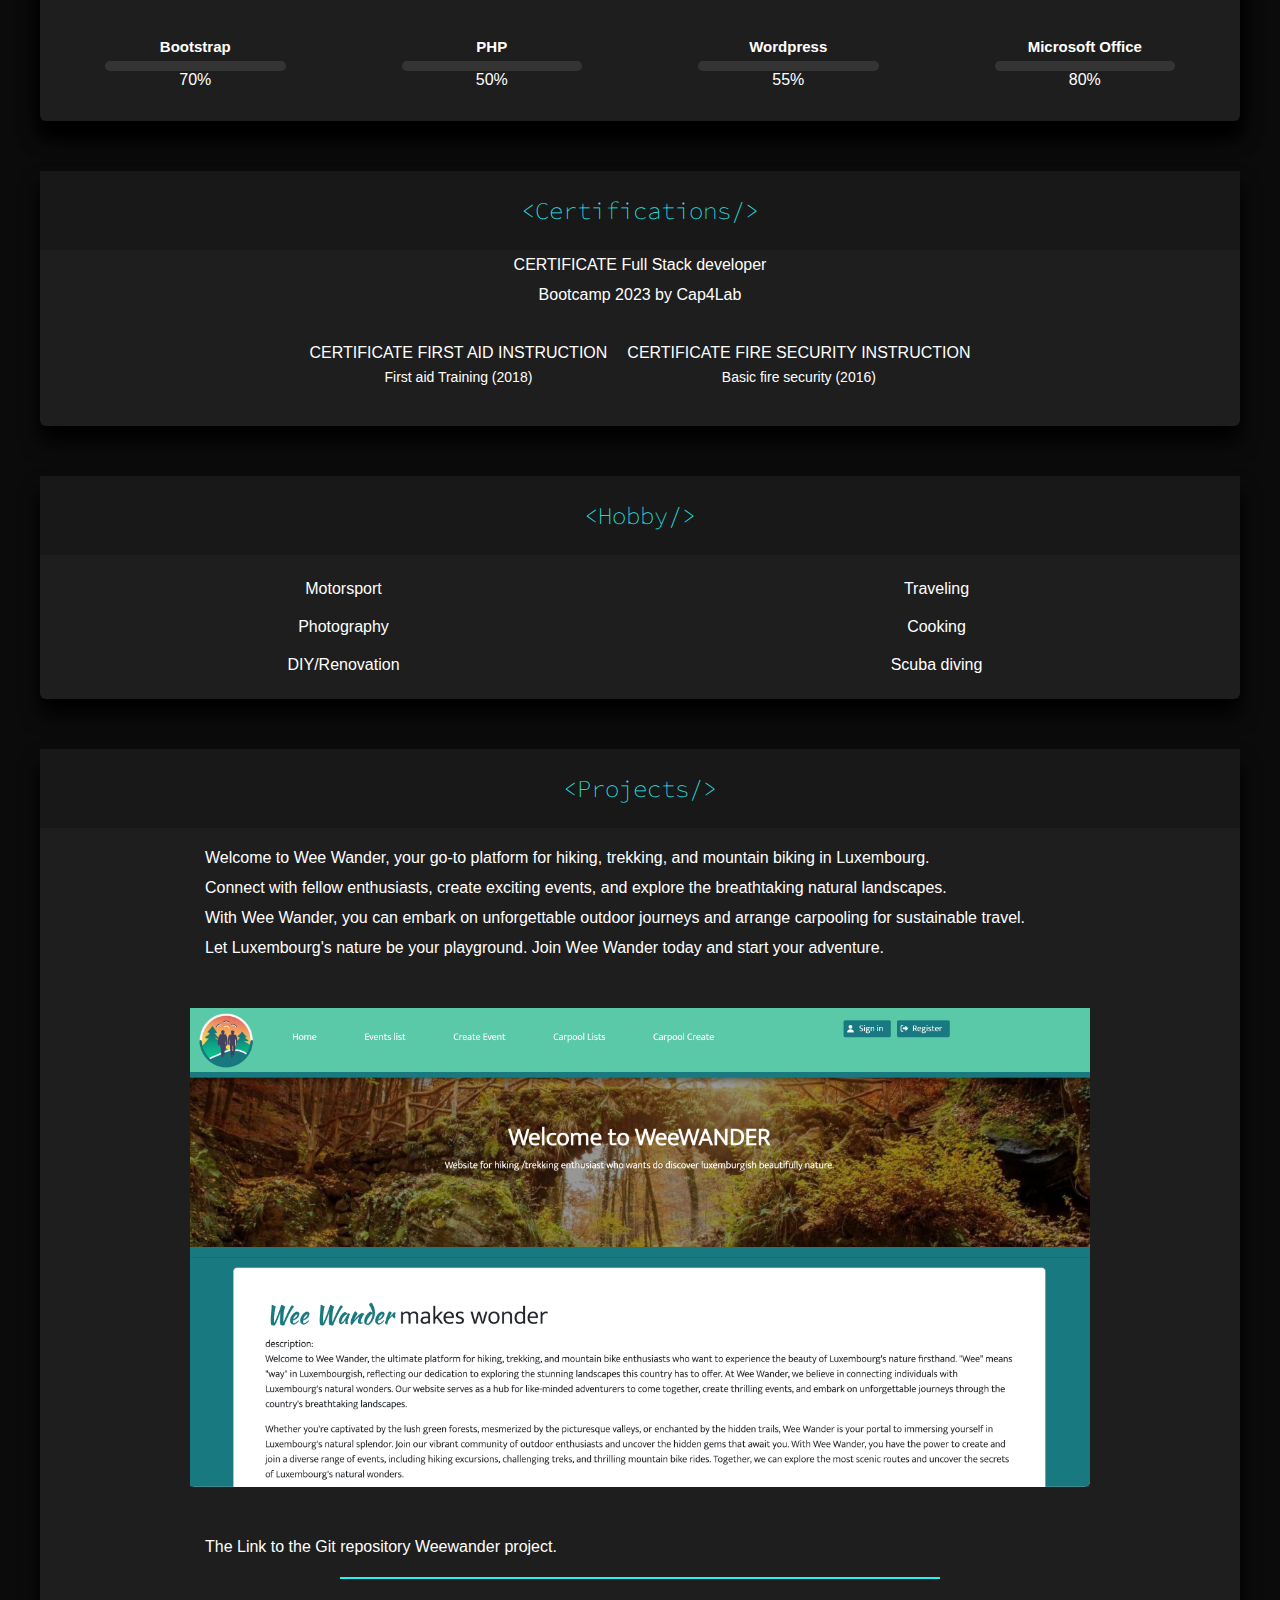
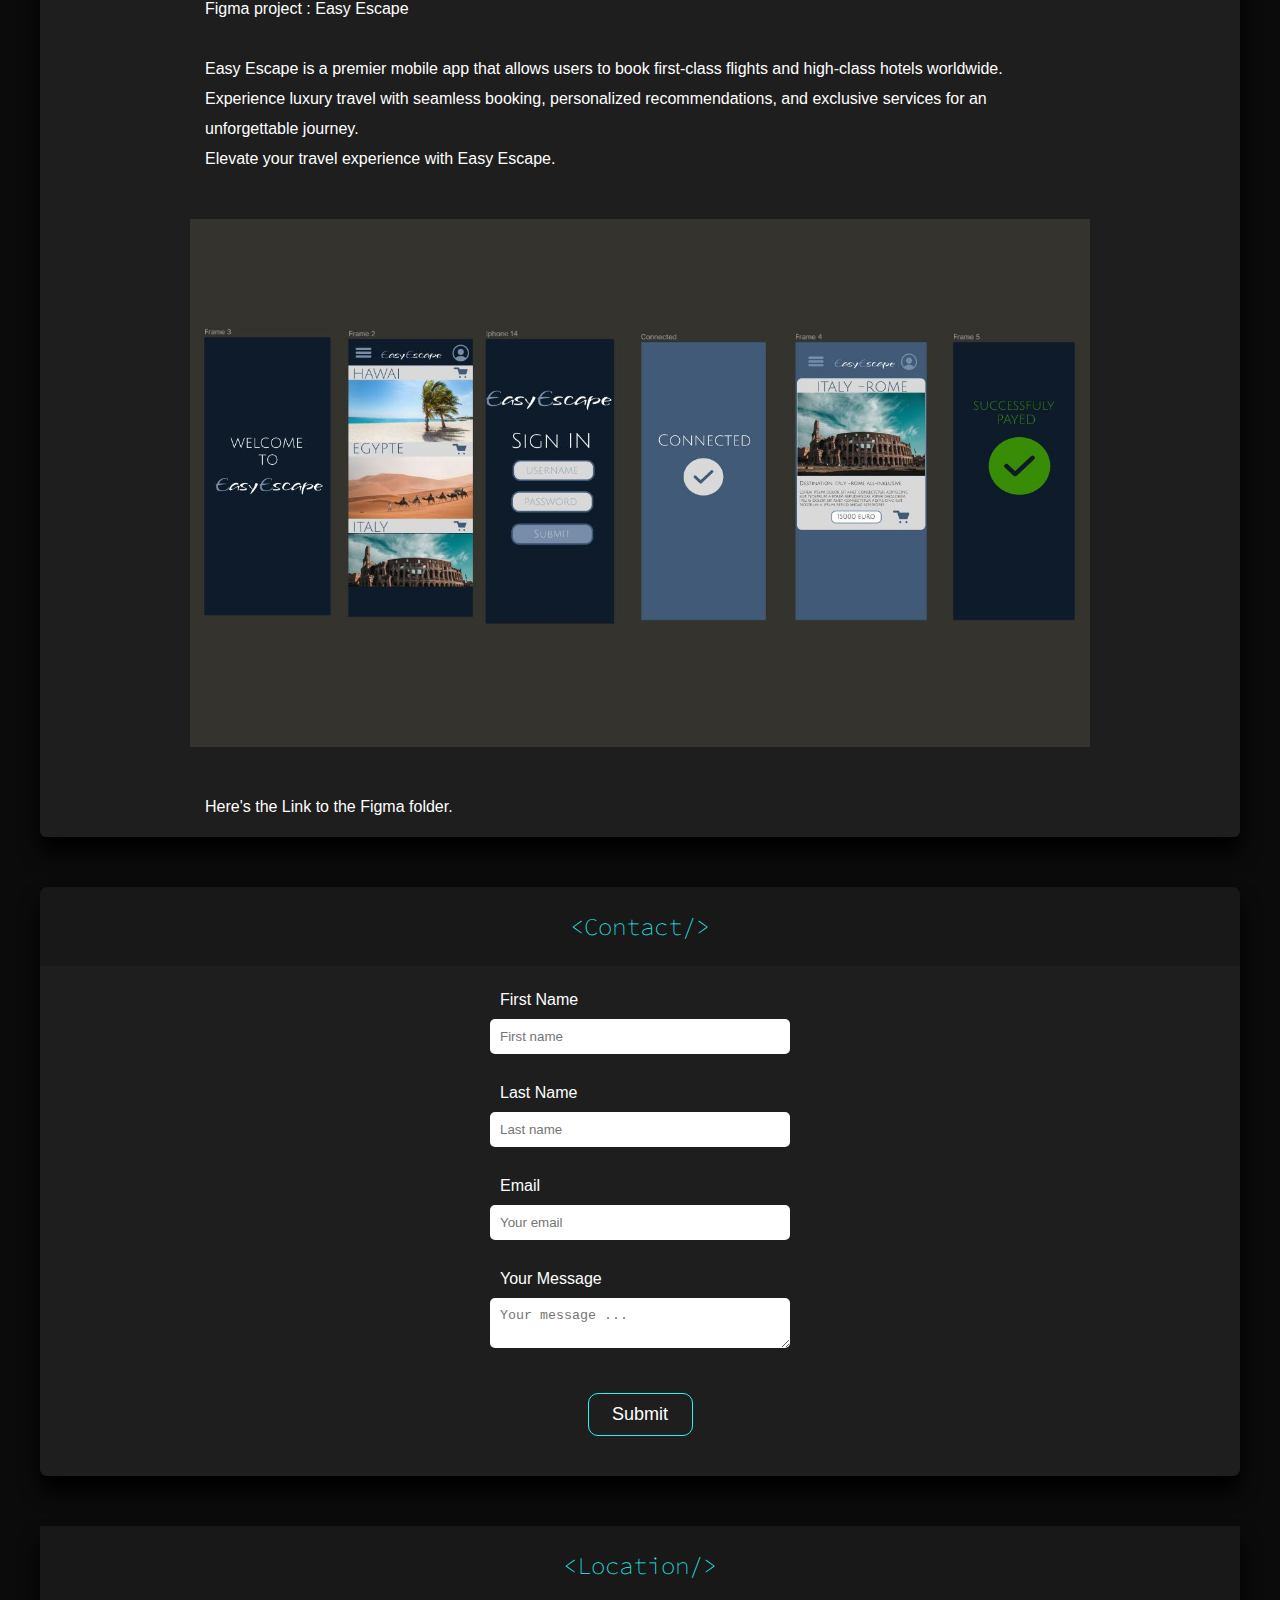
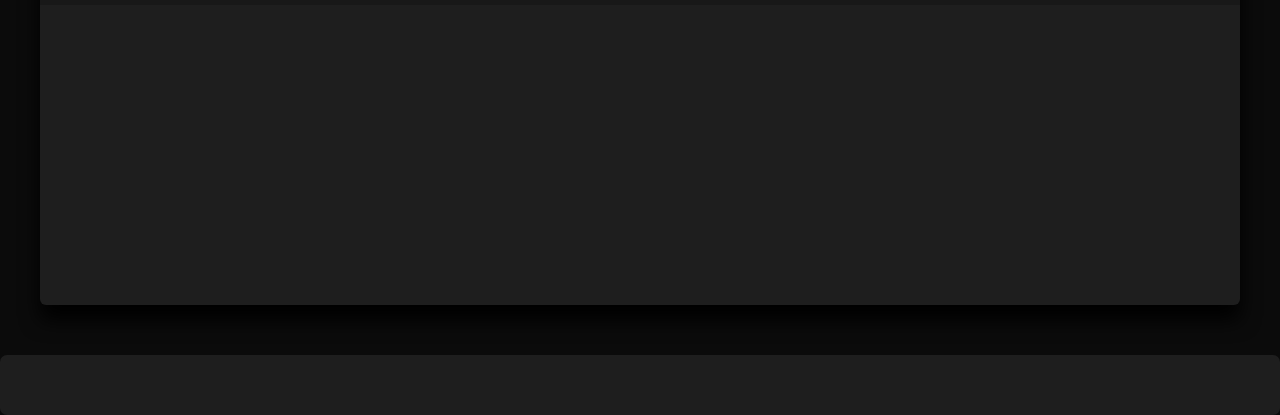
==== commit c3d8fa4e: "scroll on click" ====
--- a/index.html
+++ b/index.html
@@ -49,7 +49,7 @@
                 <div class="secondary-title fadeUp">
                     <p>Hello there! <span> I'm Maurice</span></p>
                 </div>
-                <i  id="arrow" class="fa-solid fa-arrow-down fa-xl fa-bounce" style="color: #00eeff;"></i>
+                <a href="#introduction" class="arrow">&#10132;</a> 
             </div>
             <section class="intro" style="opacity:0;">
                 <div class="slideshow-container">
@@ -347,6 +347,7 @@
 <script src="https://www.google.com/recaptcha/api.js?onload=onloadCallback&render=explicit"
         async defer>
     </script>
+
 <script src="https://code.jquery.com/jquery-3.6.0.min.js"></script>
 </body>
 </html>
--- a/style.css
+++ b/style.css
@@ -220,10 +220,15 @@
     width: 100%;
     position: relative;
 }
-#arrow {
-    width: 100%;
-    text-align: center;
+.arrow {
+    font-size: 32px;
+    display: inline-block;
+    transform: rotate(90deg);
+    text-align: center;
+    padding: 5px 10px;
+    border-radius: 50%;
     margin-top: 36px;
+    background-color: rgba(30,30,30,.6);
 }
 .mySlides {
     display: none;
@@ -276,7 +281,7 @@
     /*font-size: 16px;
 */}
 .main-title h1{
-    background-color: #1E1E1E;
+    background-color: rgba(30,30,30,.6);
     padding: 10px;
 }
 .introTitle span{
@@ -288,7 +293,7 @@
     font-size: 16px;
 }
 .secondary-title p{
-    background-color: #1E1E1E;
+    background-color: rgba(30,30,30,.6);
     padding: 6px 12px;
 }
 .main-title,
@@ -304,8 +309,8 @@
 /************************ Animation Fade Down *****************************/
 .fadeUp{
     opacity: 0;
-    animation: fadeUp .7s ease-in both;
-    animation-delay: .2s;
+    animation: fadeUp .8s ease-in both;
+    animation-delay: .3s;
 }
 @keyframes fadeUp {
 from {
@@ -320,8 +325,8 @@
 /************************ Animation Fade up *****************************/
 .fadeDown {
     opacity: 0;
-    animation: fadeDown .5s ease-in both;
-    animation-delay: .4s;
+    animation: fadeDown .6s ease-in both;
+    animation-delay: .5s;
 }
 
 @keyframes fadeDown {
@@ -747,9 +752,15 @@
     .secondary-title.fadeUp {
         margin-top: 50px;
     }
-    #arrow {
-        margin-top: 94px;
-    }
+    /*.arrow {
+        width: 80px;
+        height: 80px;
+        text-align: center;
+        margin-top: 36px;
+        padding-top: 40px;
+        padding-bottom: 40px;
+        border-radius: 50px;
+    }*/
 
   /*************** INTRO ****************/
     .intro h3{
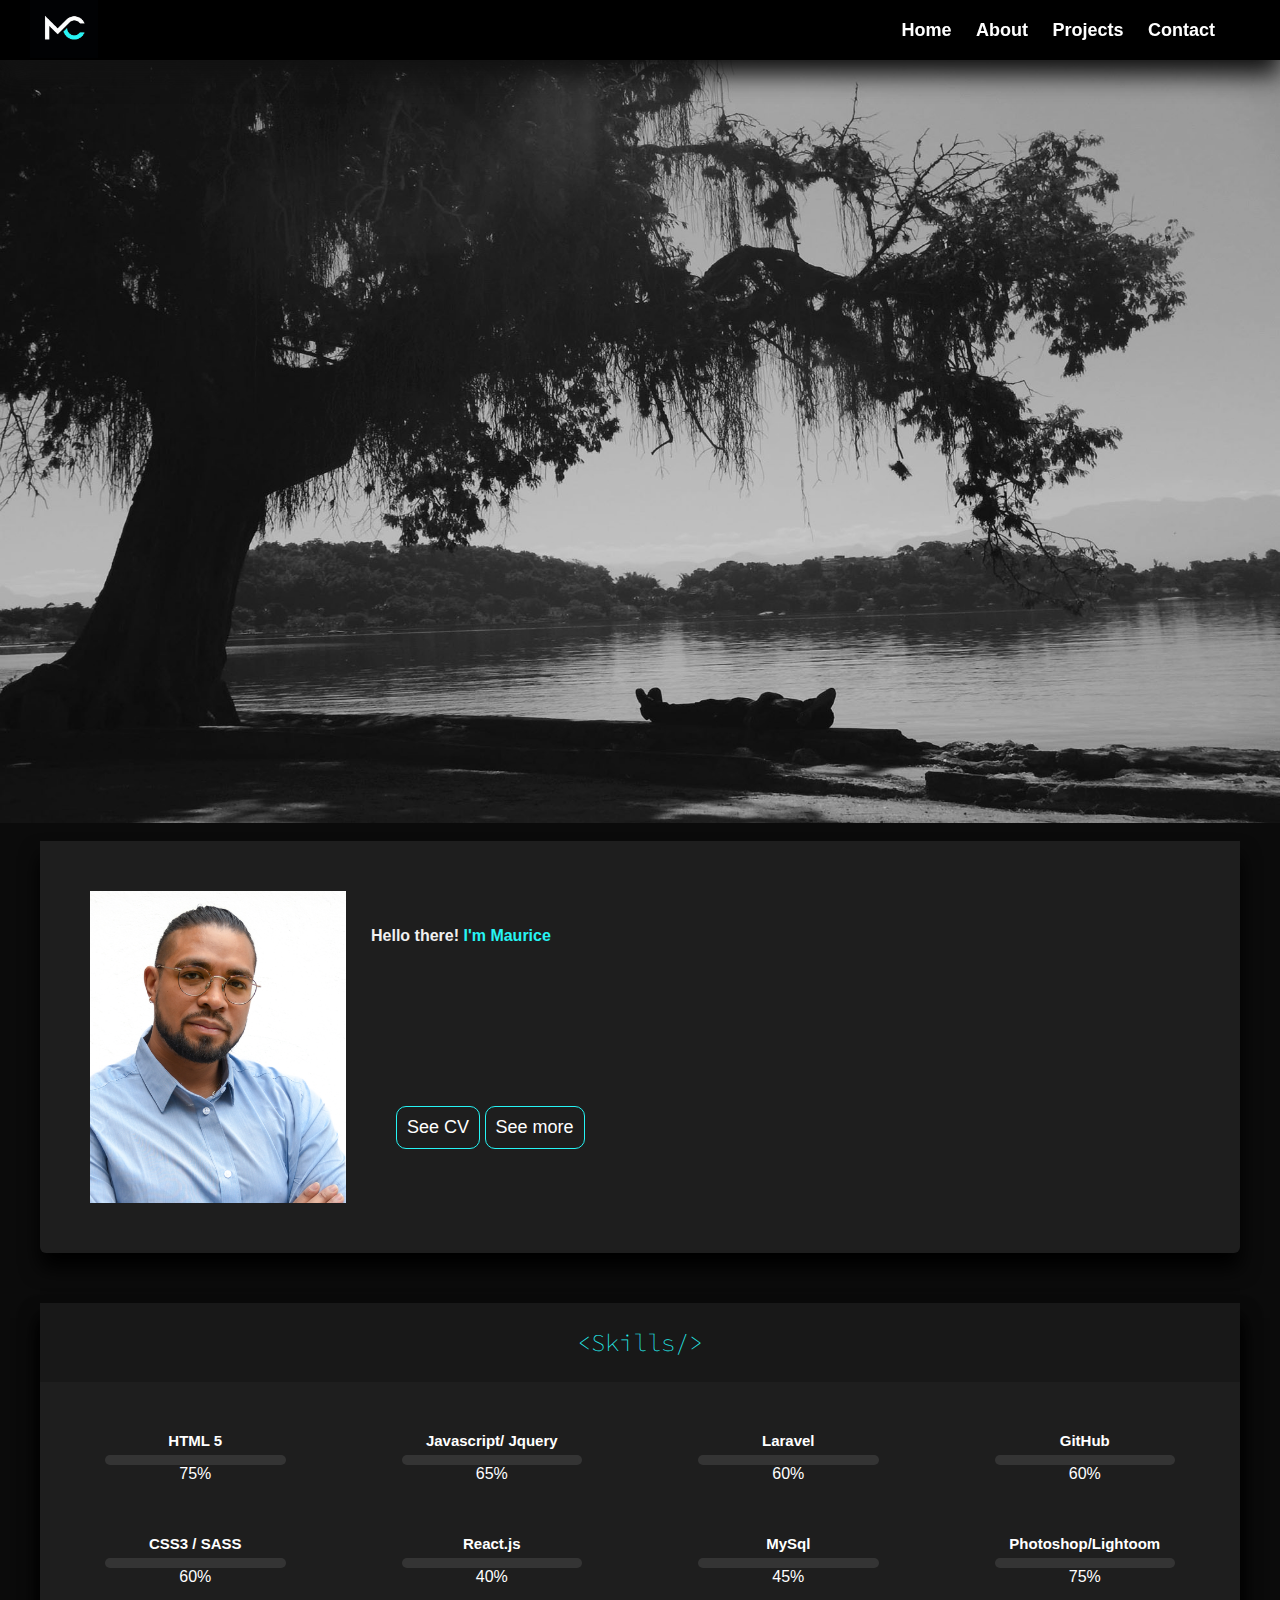
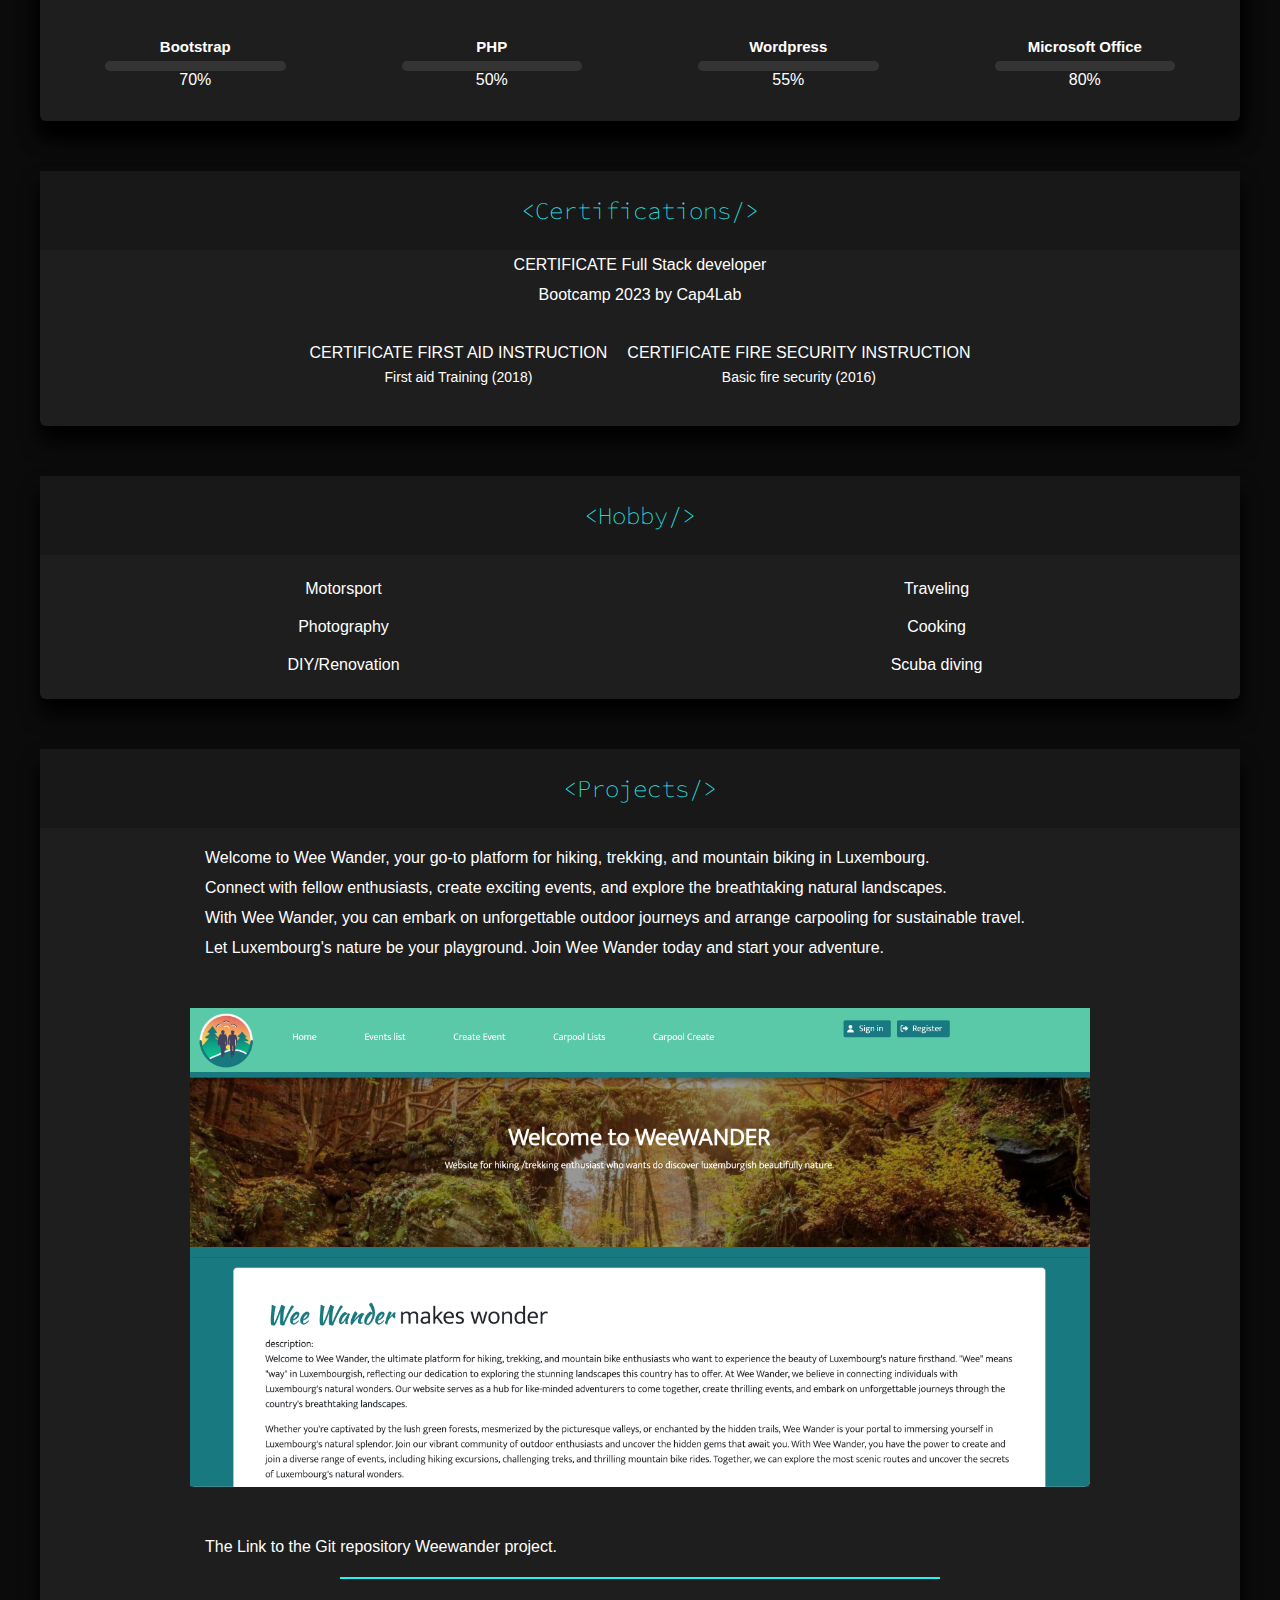
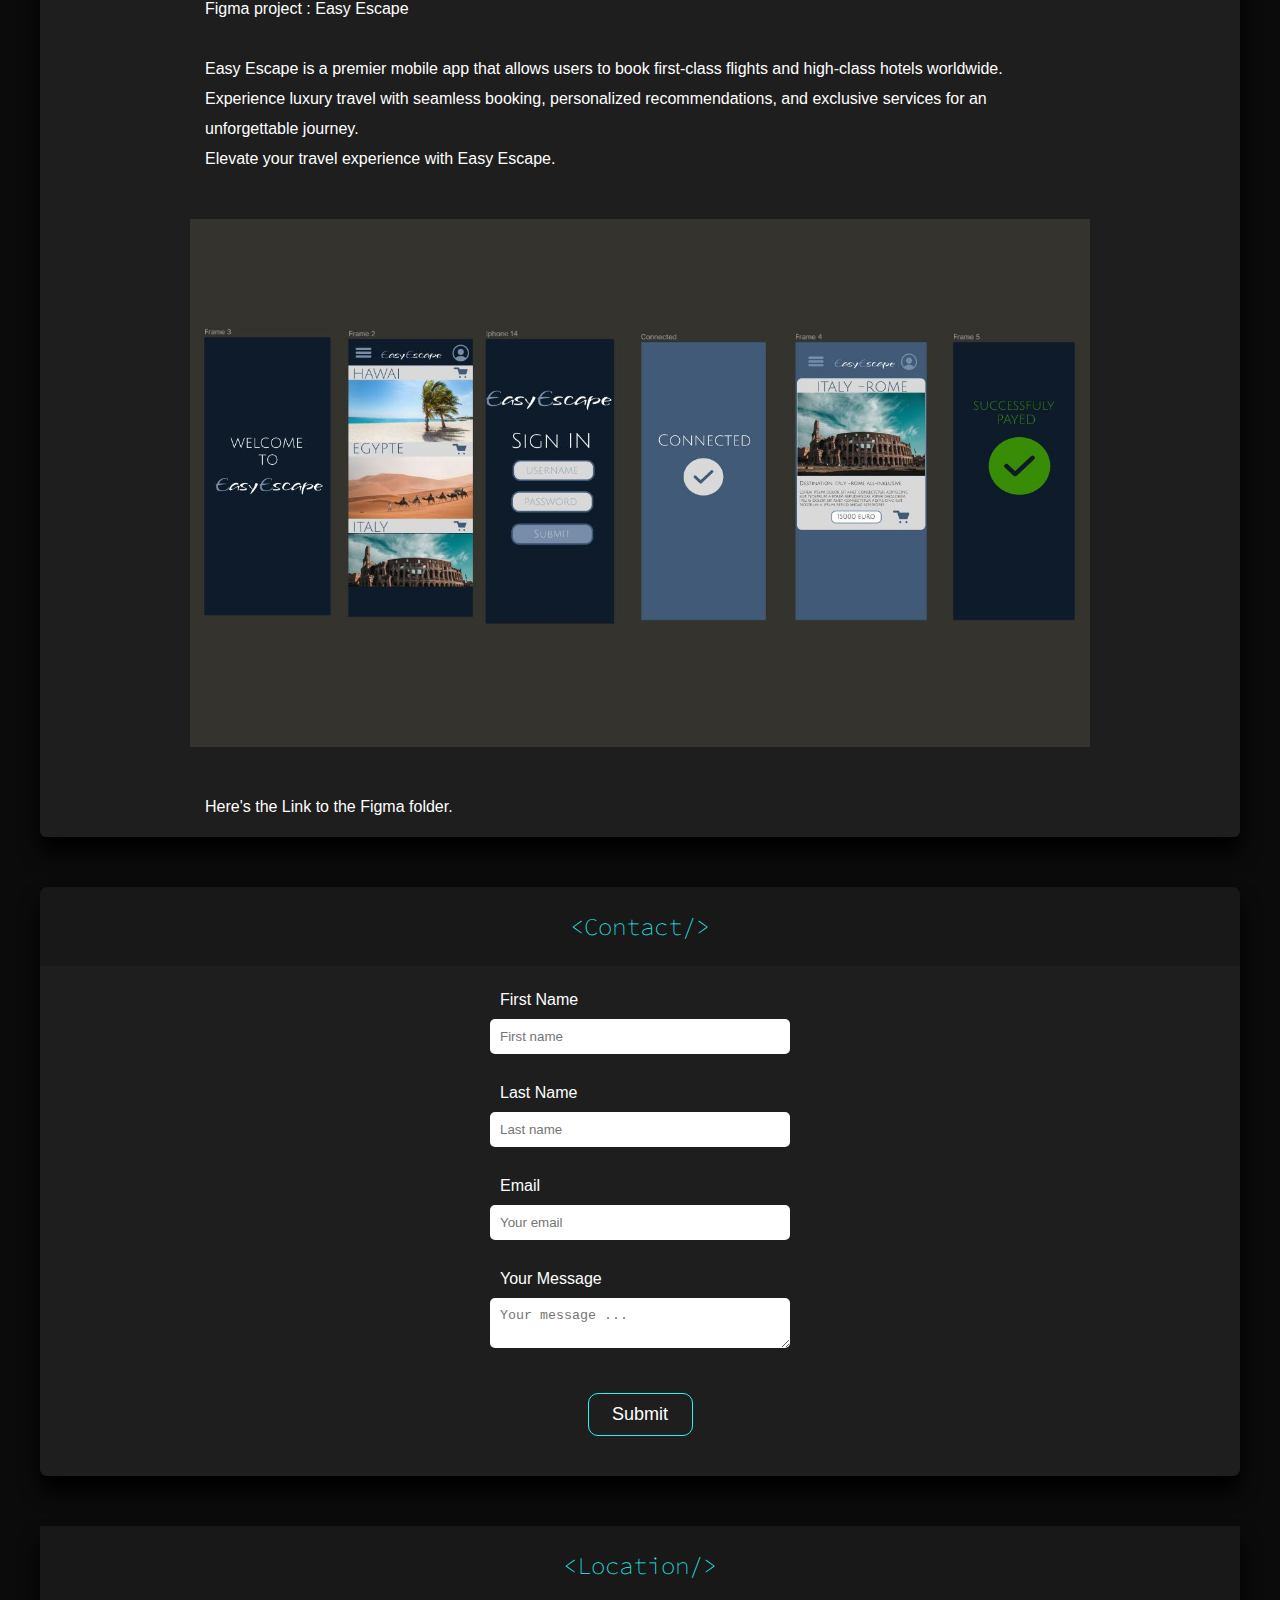
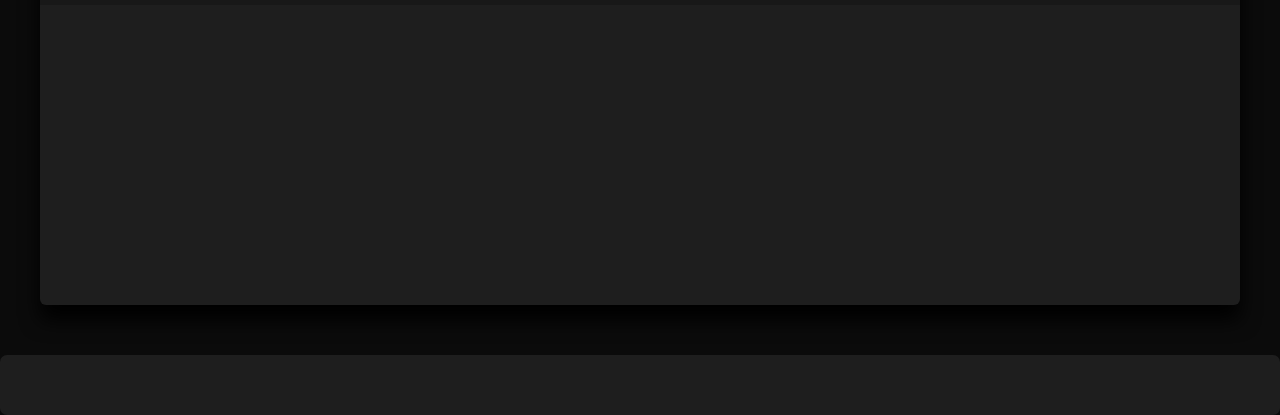
==== commit c442c448: "arrow fadeup" ====
--- a/index.html
+++ b/index.html
@@ -49,7 +49,7 @@
                 <div class="secondary-title fadeUp">
                     <p>Hello there! <span> I'm Maurice</span></p>
                 </div>
-                <a href="#introduction" class="arrow">&#10132;</a> 
+                <a href="#introduction" class="arrow fadeUp">&#10132;</a> 
             </div>
             <section class="intro" style="opacity:0;">
                 <div class="slideshow-container">
--- a/style.css
+++ b/style.css
@@ -223,7 +223,7 @@
 .arrow {
     font-size: 32px;
     display: inline-block;
-    transform: rotate(90deg);
+    transform: rotate(90deg)!important;
     text-align: center;
     padding: 5px 10px;
     border-radius: 50%;
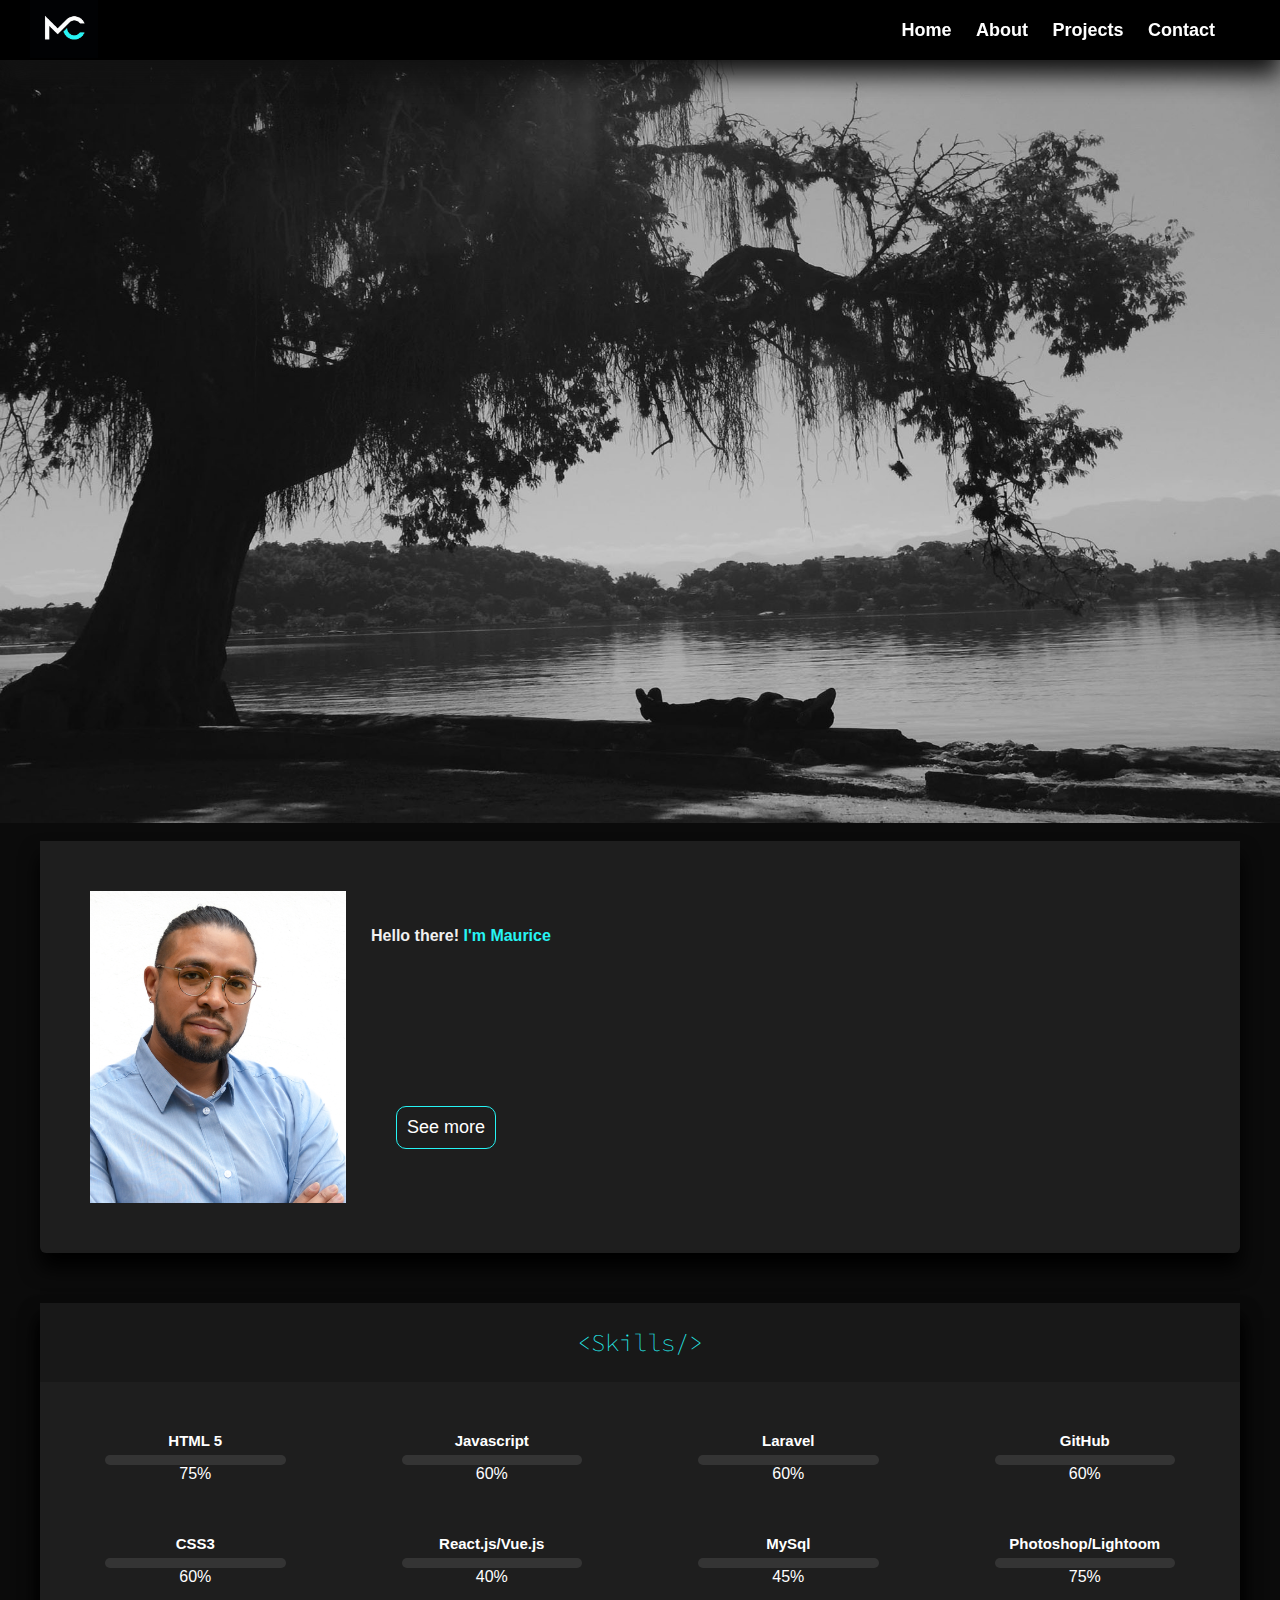
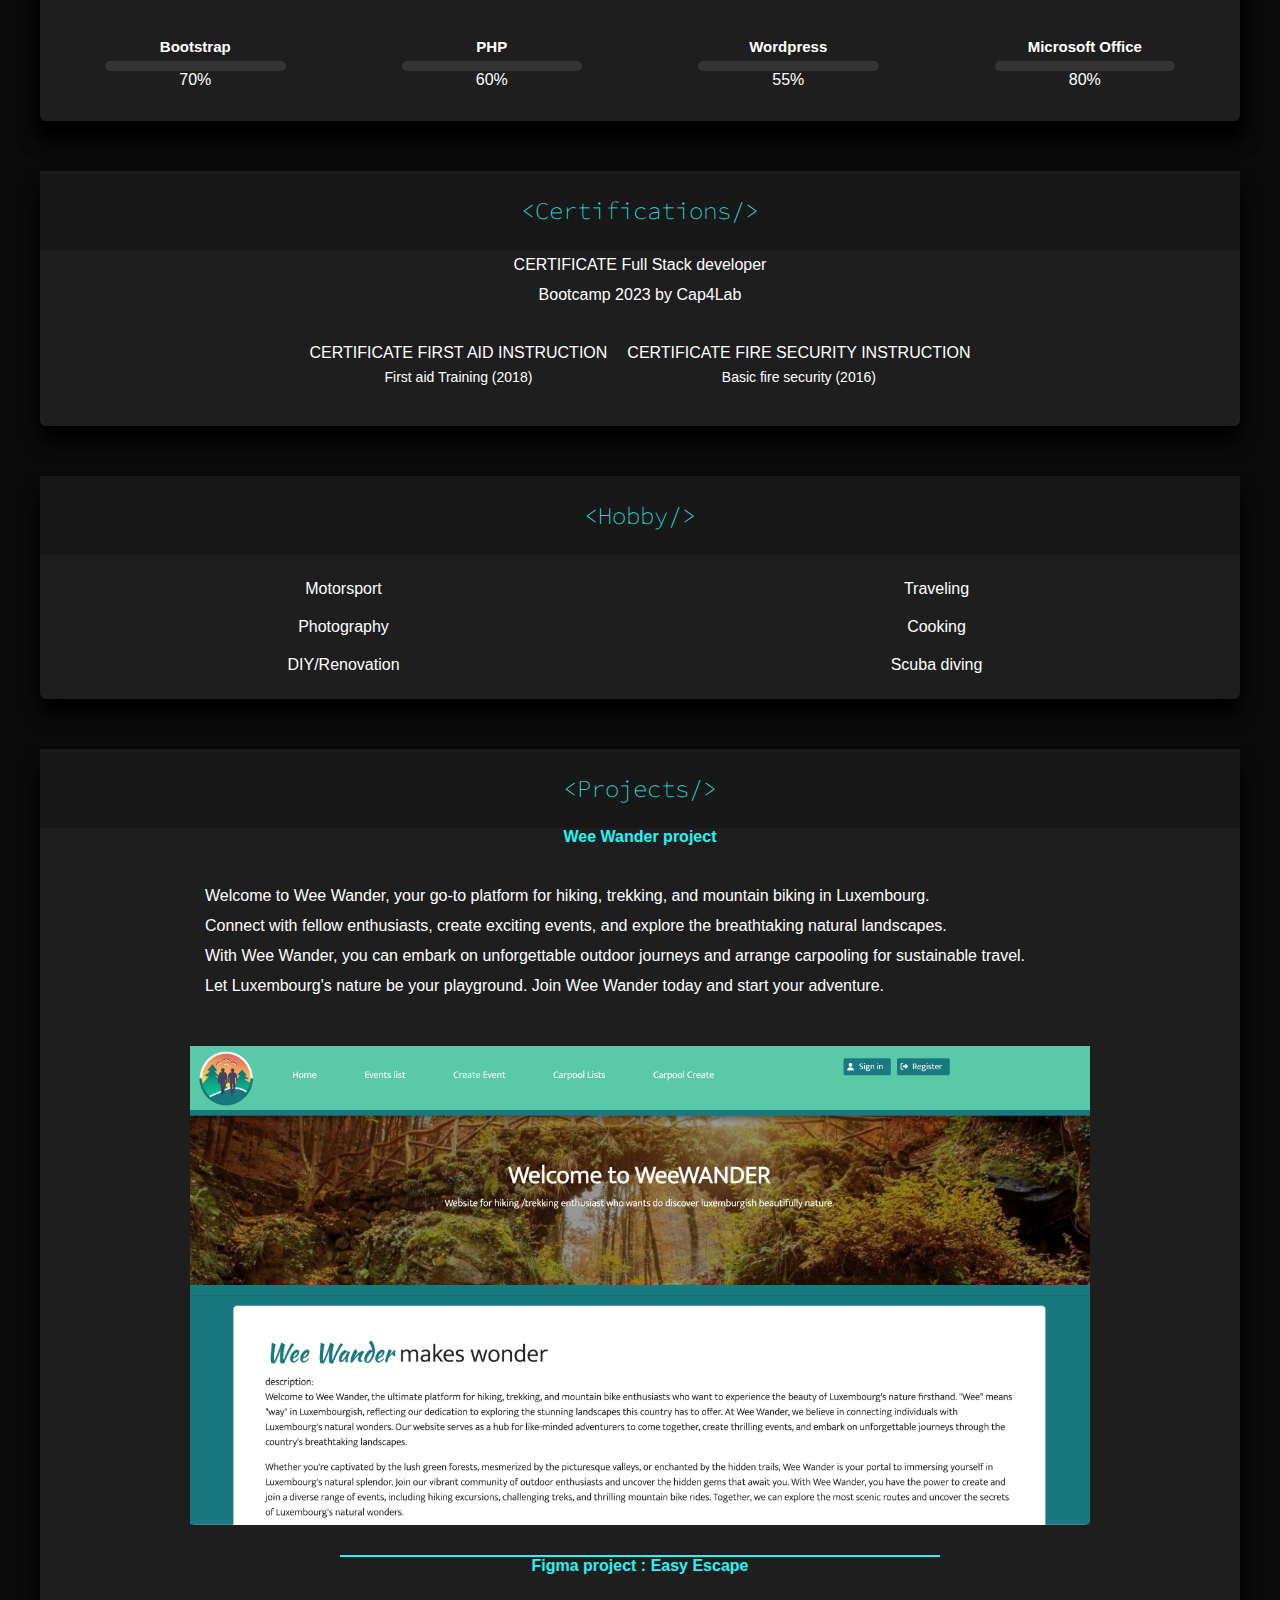
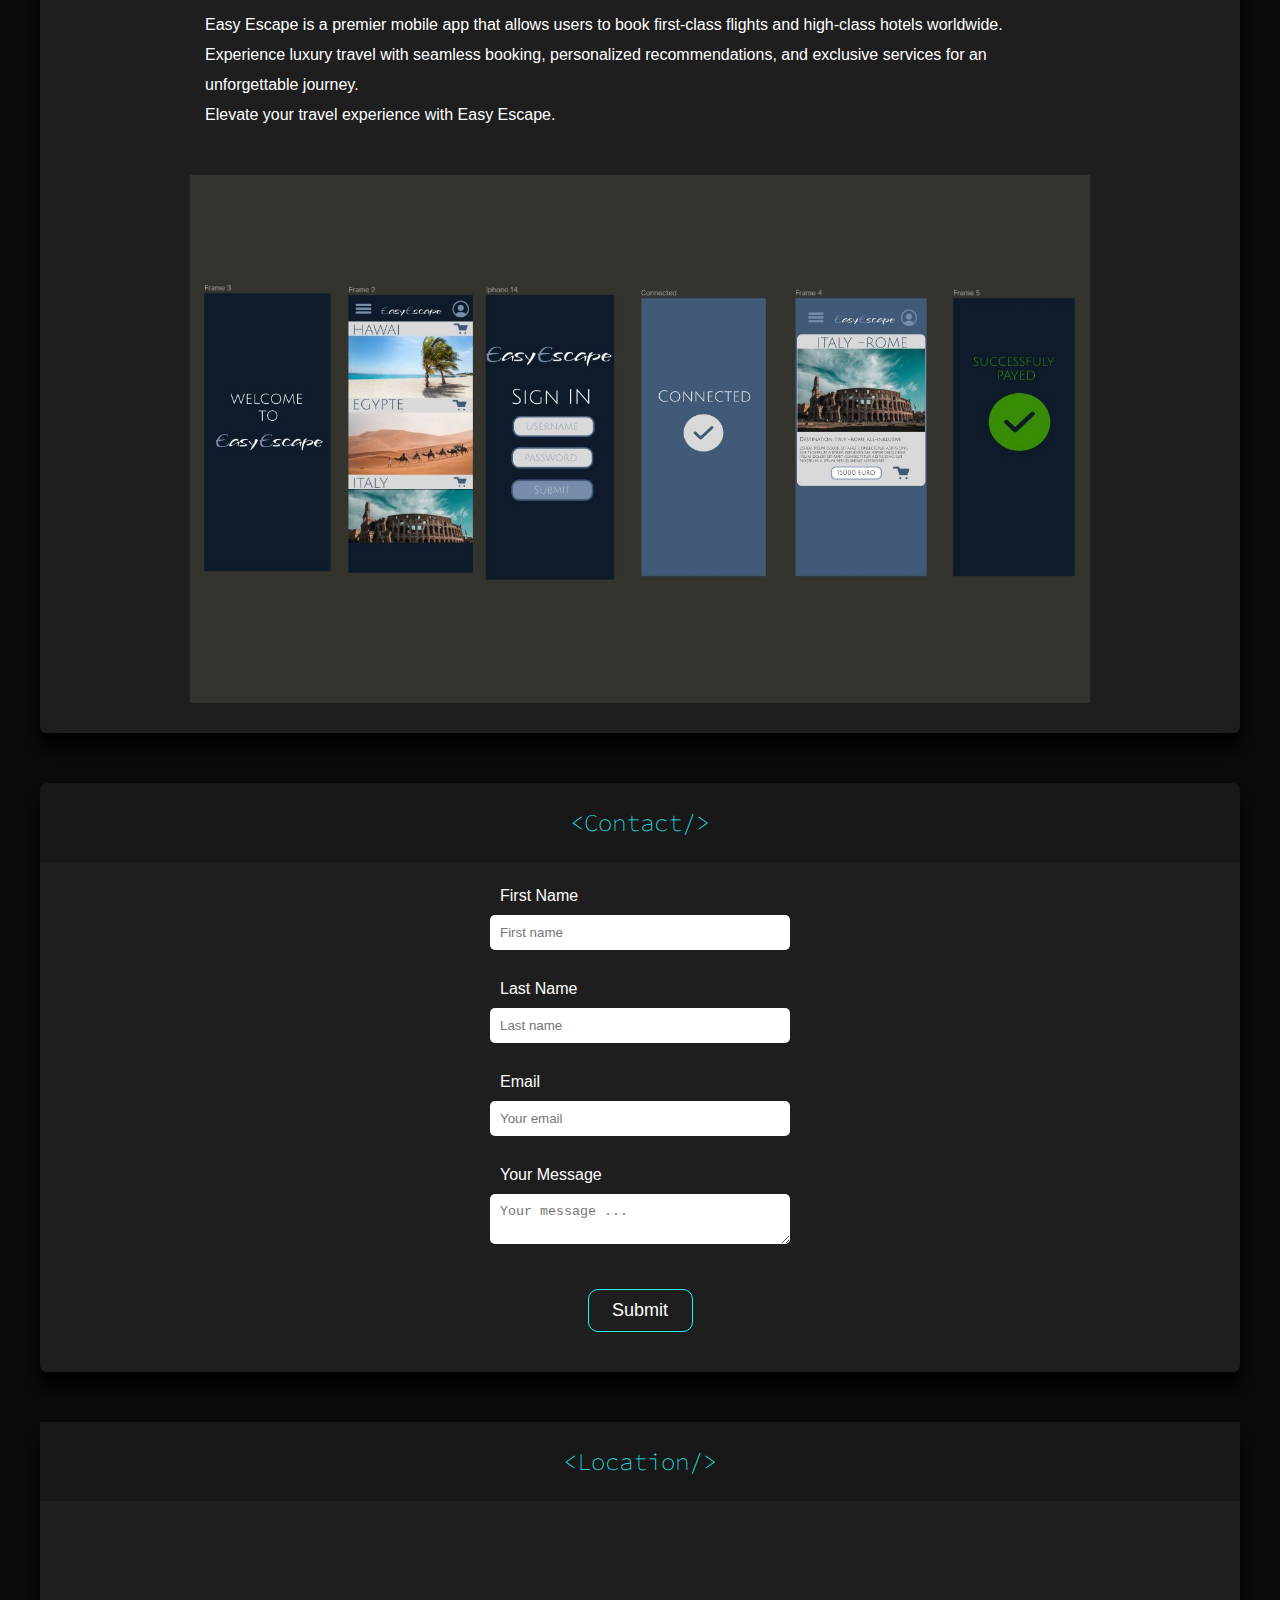
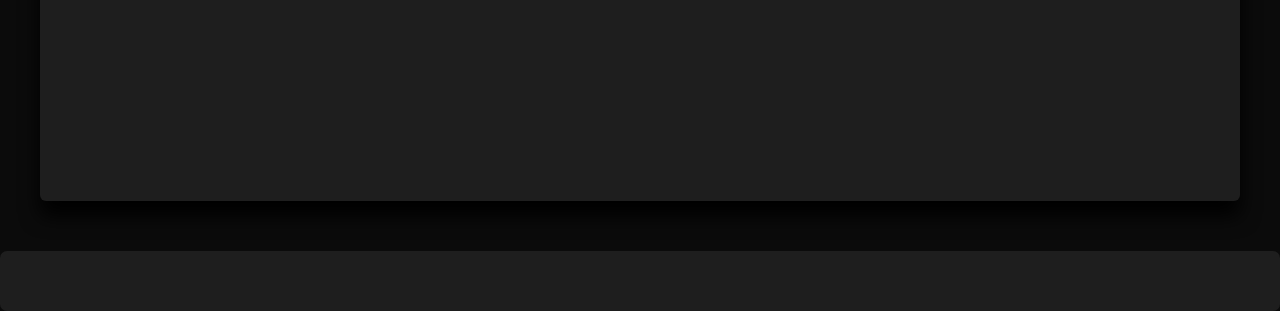
==== commit e187ae7a: "refresh" ====
--- a/index.html
+++ b/index.html
@@ -121,7 +121,6 @@
                 </ul>
             </section>
             <div class="btn">
-                <button><a href="cv.html" target="_blank">See CV</a></button>
                 <button onclick="seeMore()">See more</button> 
             </div>
         </section>
@@ -143,7 +142,7 @@
                 </li>
                 <li>
                     <div class="skill-box">
-                        <span class="title">CSS3 / SASS</span>
+                        <span class="title">CSS3</span>
                         <div class="skill-bar">
                             <span class="skill-per css"></span>
                             <span class="tooltip">60%</span>
@@ -162,16 +161,16 @@
                 </li>
                 <li>
                     <div class="skill-box">
-                        <span class="title">Javascript/ Jquery</span>
+                        <span class="title">Javascript</span>
                         <div class="skill-bar">
                             <span class="skill-per javascript"></span>
-                            <span class="tooltip">65%</span>
-                        </div>
-                    </div>
-                </li>
-                <li>
-                    <div class="skill-box">
-                        <span class="title">React.js</span>
+                            <span class="tooltip">60%</span>
+                        </div>
+                    </div>
+                </li>
+                <li>
+                    <div class="skill-box">
+                        <span class="title">React.js/Vue.js</span>
                         <div class="skill-bar">
                             <span class="skill-per react"></span>
                             <span class="tooltip">40%</span>
@@ -183,7 +182,7 @@
                         <span class="title">PHP</span>
                         <div class="skill-bar">
                             <span class="skill-per php"></span>
-                            <span class="tooltip">50%</span>
+                            <span class="tooltip">60%</span>
                         </div>
                     </div>
                 </li>
@@ -275,21 +274,20 @@
      <section class ="contentBox" id="projects">
         <h3 class="headings">&ltProjects/&gt</h3>
         <div> 
+            <h4>Wee Wander project</h4>
             <p>Welcome to Wee Wander, your go-to platform for hiking, trekking, and mountain biking in Luxembourg. <br>
                 Connect with fellow enthusiasts, create exciting events, and explore the breathtaking natural landscapes. <br>
                 With Wee Wander, you can embark on unforgettable outdoor journeys and arrange carpooling for sustainable travel. <br>
                 Let Luxembourg's nature be your playground. Join Wee Wander today and start your adventure.</p>
             <a href="https://github.com/mojo-lxb/wee_wander" target="_blank"><img src="img/Capture d’écran 2023-05-30 à 17.22.39 copie.png" width="80%"></a>  
-            <p> The Link to the Git repository <a href="https://github.com/mojo-lxb/wee_wander" target="_blank">Weewander project.</a></p>
         </div>  
         <hr> 
         <div> 
-            <p>Figma project : Easy Escape</p>
+            <h4>Figma project : Easy Escape</h4>
             <p>Easy Escape is a premier mobile app that allows users to book first-class flights and high-class hotels worldwide. 
                 Experience luxury travel with seamless booking, personalized recommendations, and exclusive services for an unforgettable journey.<br>
                 Elevate your travel experience with Easy Escape. </p>
-            <a target="_blank" href="https://www.figma.com/proto/tjLmpY7w3j1TTNSV6FDPb9/EasyEscape?node-id=10-100&scaling=scale-down&page-id=0%3A1&starting-point-node-id=10%3A100" target="_blank"><img src="img\figma-pic.JPG" width="80%"></a> 
-            <p>Here's the Link to the <a target="_blank" href="https://www.figma.com/proto/tjLmpY7w3j1TTNSV6FDPb9/EasyEscape?node-id=10-100&scaling=scale-down&page-id=0%3A1&starting-point-node-id=10%3A100" target="_blank">Figma</a> folder.</p>
+            <a href="https://www.figma.com/proto/tjLmpY7w3j1TTNSV6FDPb9/EasyEscape?node-id=10-100&scaling=scale-down&page-id=0%3A1&starting-point-node-id=10%3A100" target="_blank"><img src="img\figma-pic.JPG" width="80%"></a> 
         </div>
         
         
--- a/style.css
+++ b/style.css
@@ -72,12 +72,6 @@
     background: rgb(30, 30, 30);
     box-shadow: 0px 15px 20px black;
     border-radius: 0 0 6px 6px;
-}
-#cv{
-  display: grid;
-  margin: auto;
-  justify-content: center;
-  padding: 20px;
 }
 /************ BUTTONS ******************/
 button{
@@ -488,7 +482,7 @@
 }
 /******* Javascript ProgressBar ********/
 .skill-per.javascript{
-    width: 65%;
+    width: 60%;
     animation-delay:0.4s;
 }
 /******* React ProgressBar ********/
@@ -498,7 +492,7 @@
 }
 /******* PHP ProgressBar ********/
 .skill-per.php{
-    width: 50%;
+    width: 60%;
     animation-delay:0.4s;
 }
 /******* Laravel ProgressBar ********/
@@ -514,6 +508,11 @@
 /******* Wordpress ProgressBar ********/
 .skill-per.wp{
     width: 55%;
+    animation-delay:0.4s;
+}
+/******* Github ProgressBar ********/
+.skill-per.git{
+    width: 60%;
     animation-delay:0.4s;
 }
 /******* Photoshop/Lightoom ProgressBar ********/
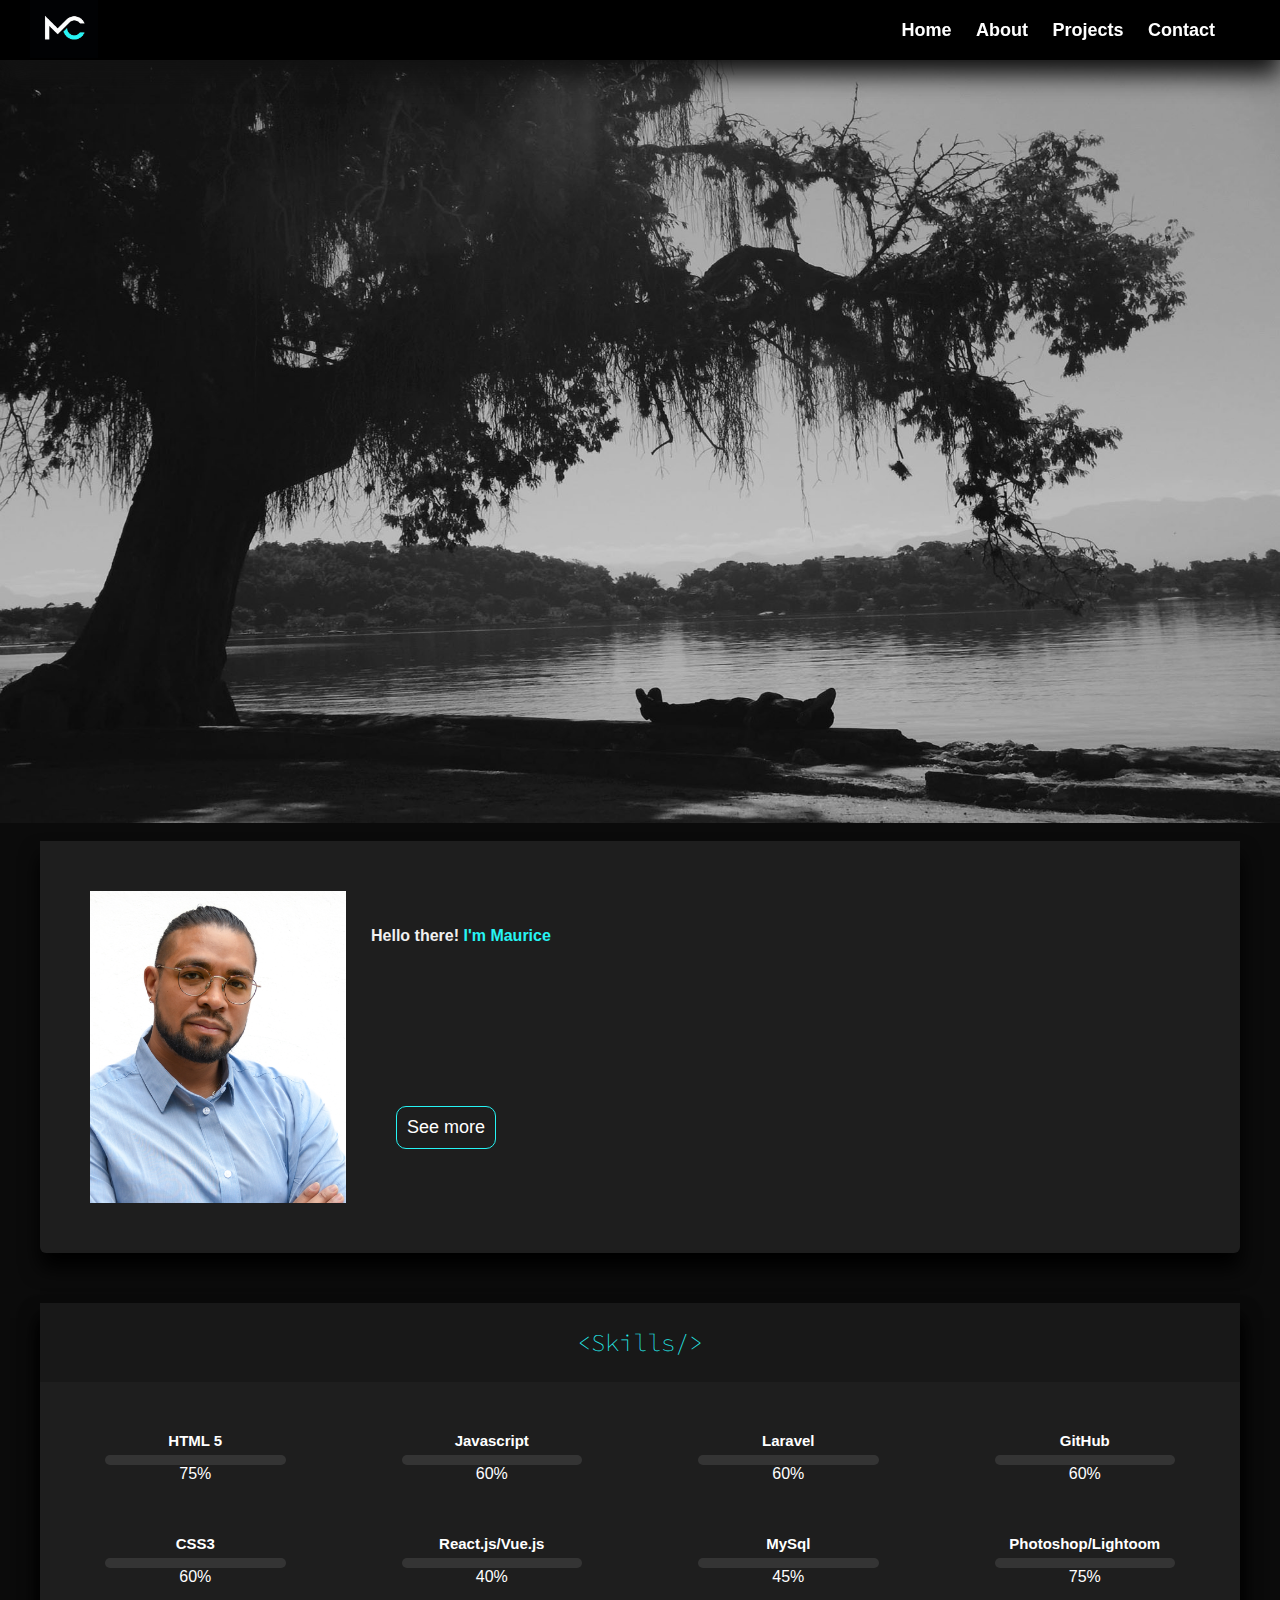
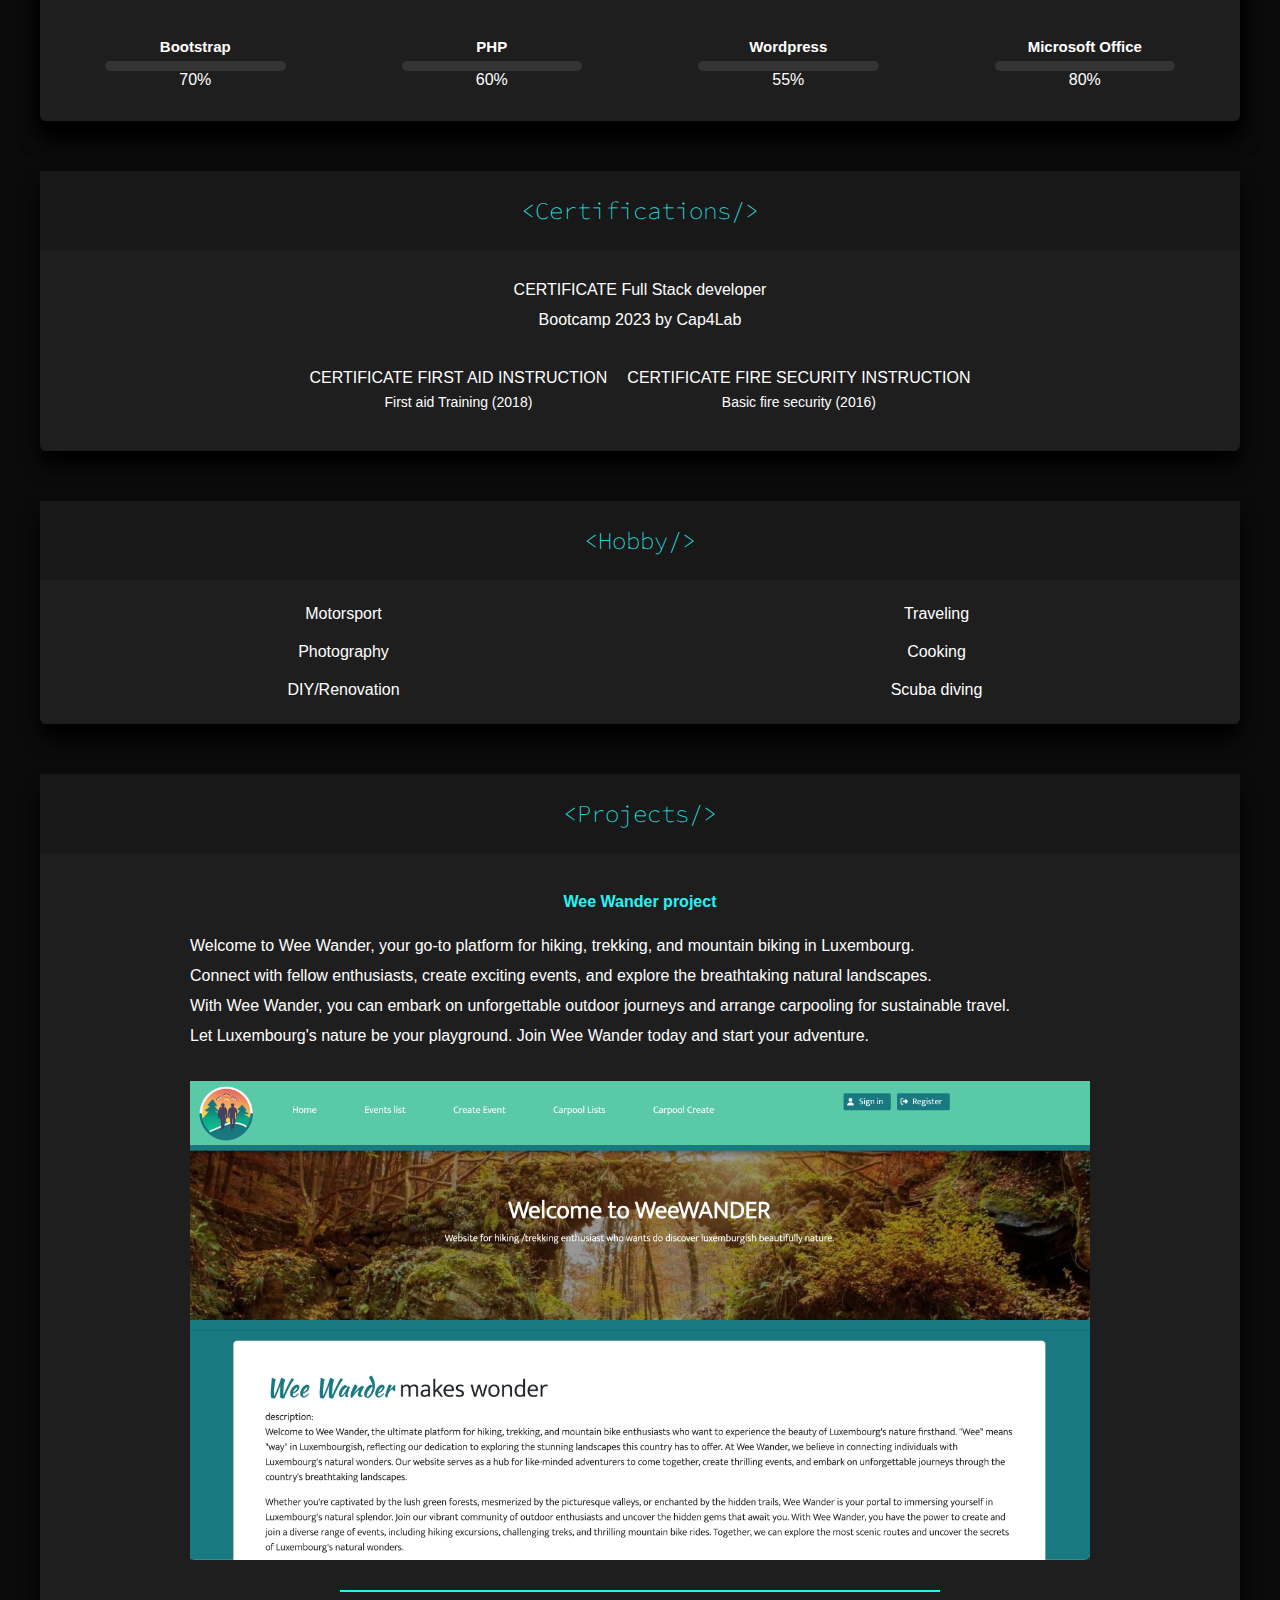
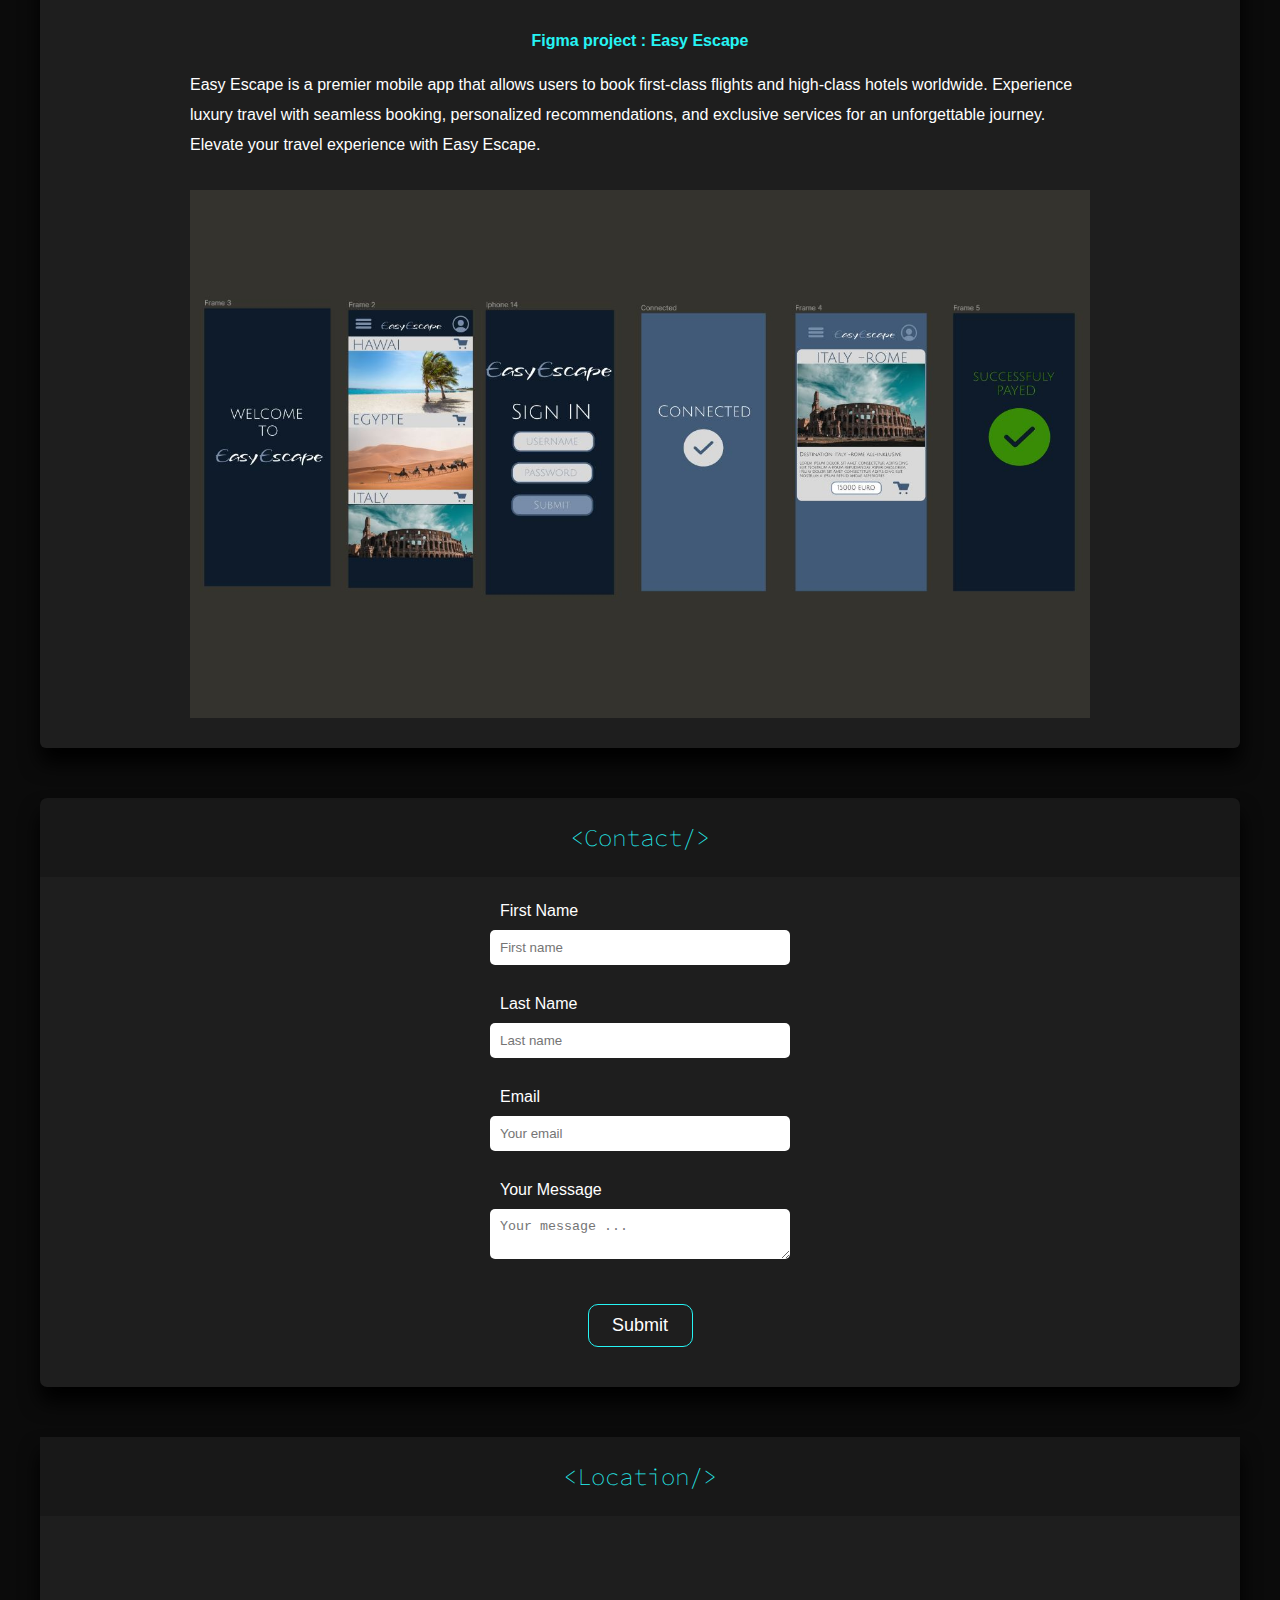
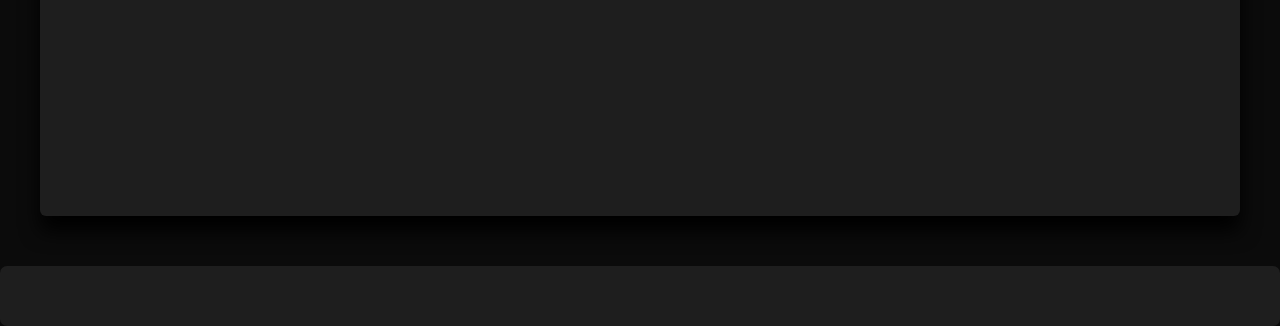
==== commit 33b42bc5: "padding-certif" ====
--- a/index.html
+++ b/index.html
@@ -249,8 +249,11 @@
     
     <section class="contentBox" id="certif">
         <h3 class="headings">&ltCertifications/&gt</h3>
-        <p>CERTIFICATE Full Stack developer</p>
-        <p>Bootcamp 2023 by Cap4Lab</p>
+        <div>
+            <p>CERTIFICATE Full Stack developer</p>
+            <p>Bootcamp 2023 by Cap4Lab</p>
+        </div>
+        
         <ul>
             <li>CERTIFICATE FIRST AID INSTRUCTION <p>First aid Training (2018)</p></li>
             <li>CERTIFICATE FIRE SECURITY INSTRUCTION<p>Basic fire security (2016)</p></li>
@@ -271,9 +274,9 @@
     </section>
      <!--******************* Projects ******************-->
     
-     <section class ="contentBox" id="projects">
+    <section class ="contentBox" id="projects">
         <h3 class="headings">&ltProjects/&gt</h3>
-        <div> 
+        <div class="weeWander"> 
             <h4>Wee Wander project</h4>
             <p>Welcome to Wee Wander, your go-to platform for hiking, trekking, and mountain biking in Luxembourg. <br>
                 Connect with fellow enthusiasts, create exciting events, and explore the breathtaking natural landscapes. <br>
@@ -282,15 +285,13 @@
             <a href="https://github.com/mojo-lxb/wee_wander" target="_blank"><img src="img/Capture d’écran 2023-05-30 à 17.22.39 copie.png" width="80%"></a>  
         </div>  
         <hr> 
-        <div> 
+        <div class="figma"> 
             <h4>Figma project : Easy Escape</h4>
             <p>Easy Escape is a premier mobile app that allows users to book first-class flights and high-class hotels worldwide. 
                 Experience luxury travel with seamless booking, personalized recommendations, and exclusive services for an unforgettable journey.<br>
                 Elevate your travel experience with Easy Escape. </p>
             <a href="https://www.figma.com/proto/tjLmpY7w3j1TTNSV6FDPb9/EasyEscape?node-id=10-100&scaling=scale-down&page-id=0%3A1&starting-point-node-id=10%3A100" target="_blank"><img src="img\figma-pic.JPG" width="80%"></a> 
-        </div>
-        
-        
+        </div> 
     </section>
 
        <!-- ************ Contact Form **************** -->
--- a/style.css
+++ b/style.css
@@ -555,6 +555,9 @@
   }
 /****************** Certificates **********************/
 
+#certif div{
+    padding-top: 25px;
+}
 #certif ul{
     display: flex;
     column-count: 2;
@@ -595,8 +598,13 @@
 #projects p{
     margin: auto;
     width: 75%;
-    padding:15px;
     text-align: start;
+}
+.weeWander{
+padding-top: 40px;
+}
+.figma{
+    padding-top: 40px;
 }
 /***************** Contact Form **************************/
 .contactIcon{
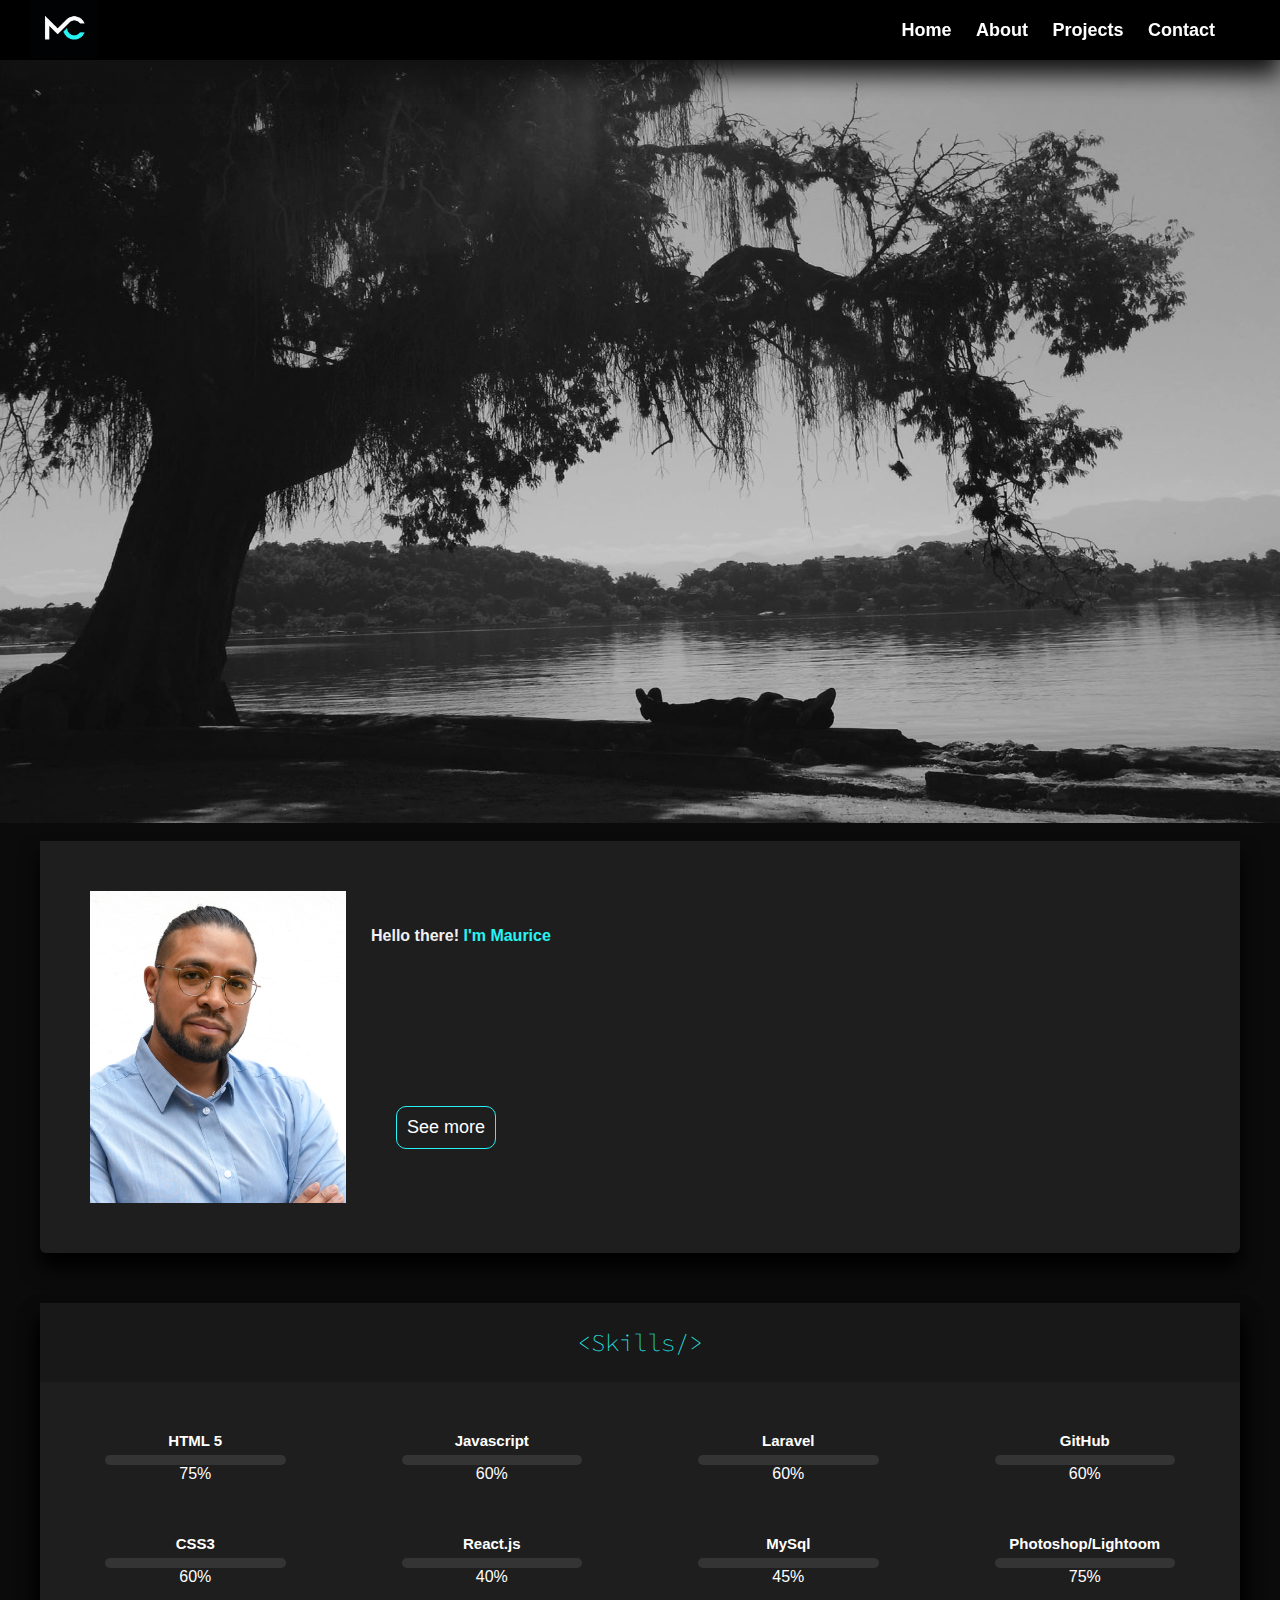
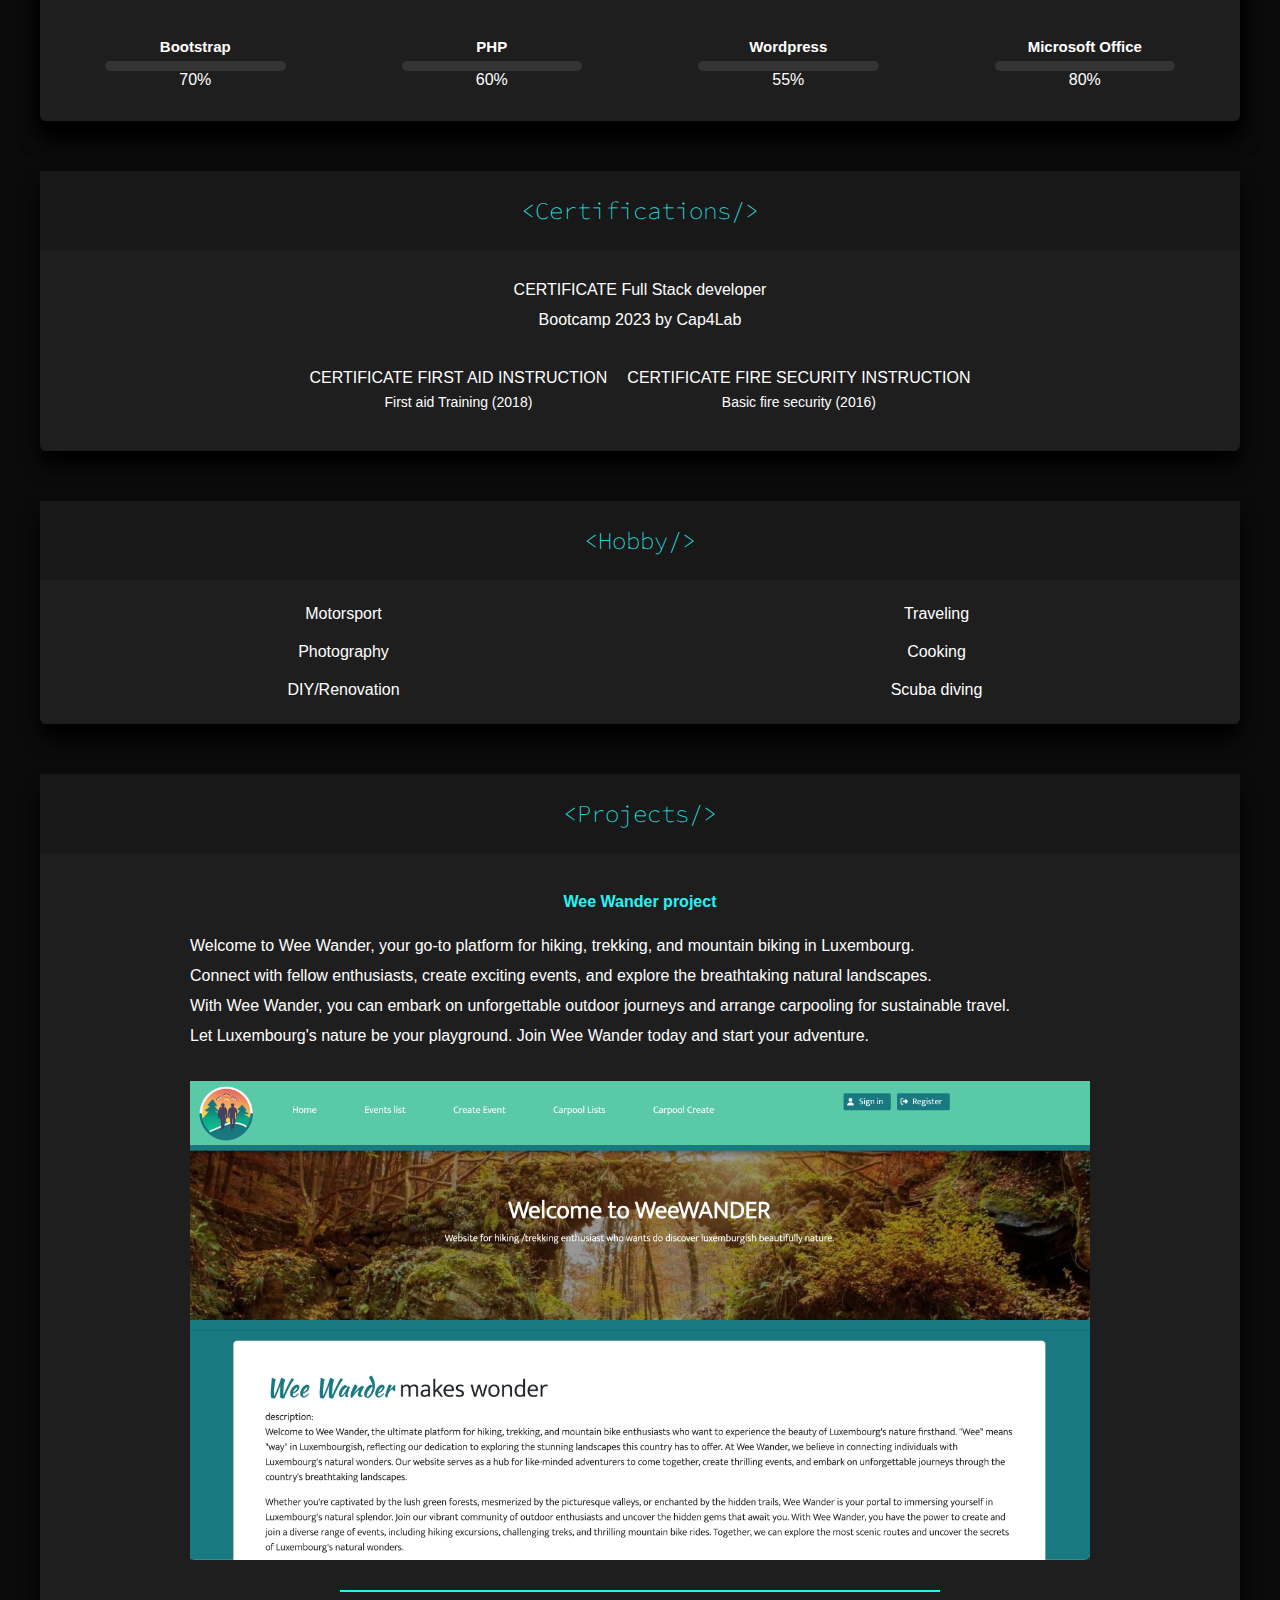
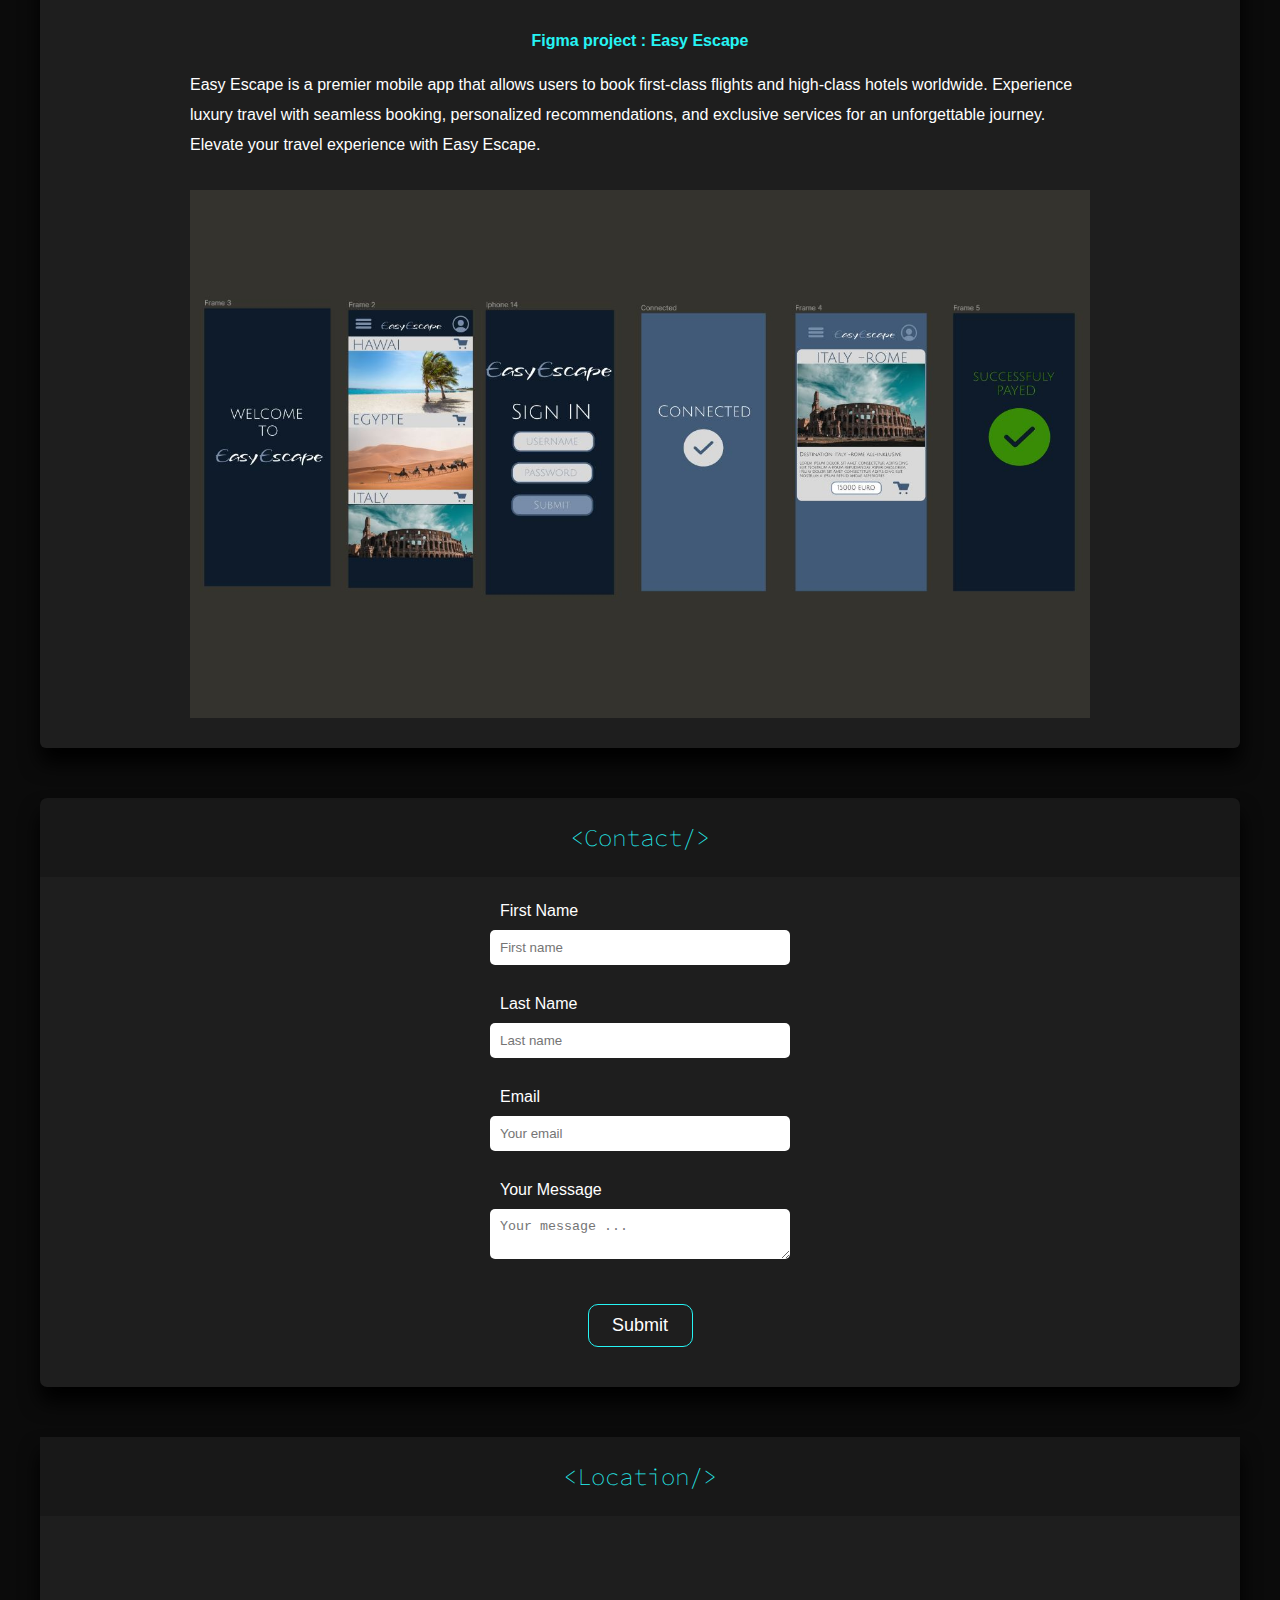
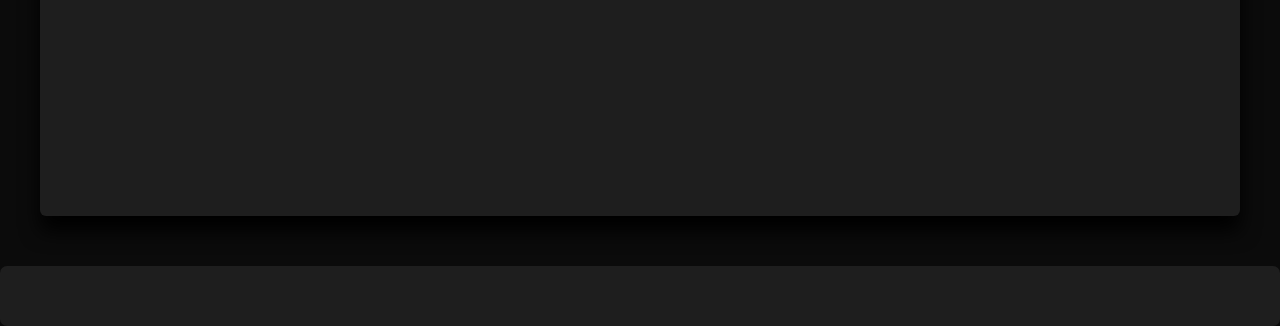
==== commit 1d4eae1f: "update" ====
--- a/index.html
+++ b/index.html
@@ -170,7 +170,7 @@
                 </li>
                 <li>
                     <div class="skill-box">
-                        <span class="title">React.js/Vue.js</span>
+                        <span class="title">React.js</span>
                         <div class="skill-bar">
                             <span class="skill-per react"></span>
                             <span class="tooltip">40%</span>
--- a/style.css
+++ b/style.css
@@ -759,15 +759,6 @@
     .secondary-title.fadeUp {
         margin-top: 50px;
     }
-    /*.arrow {
-        width: 80px;
-        height: 80px;
-        text-align: center;
-        margin-top: 36px;
-        padding-top: 40px;
-        padding-bottom: 40px;
-        border-radius: 50px;
-    }*/
 
   /*************** INTRO ****************/
     .intro h3{
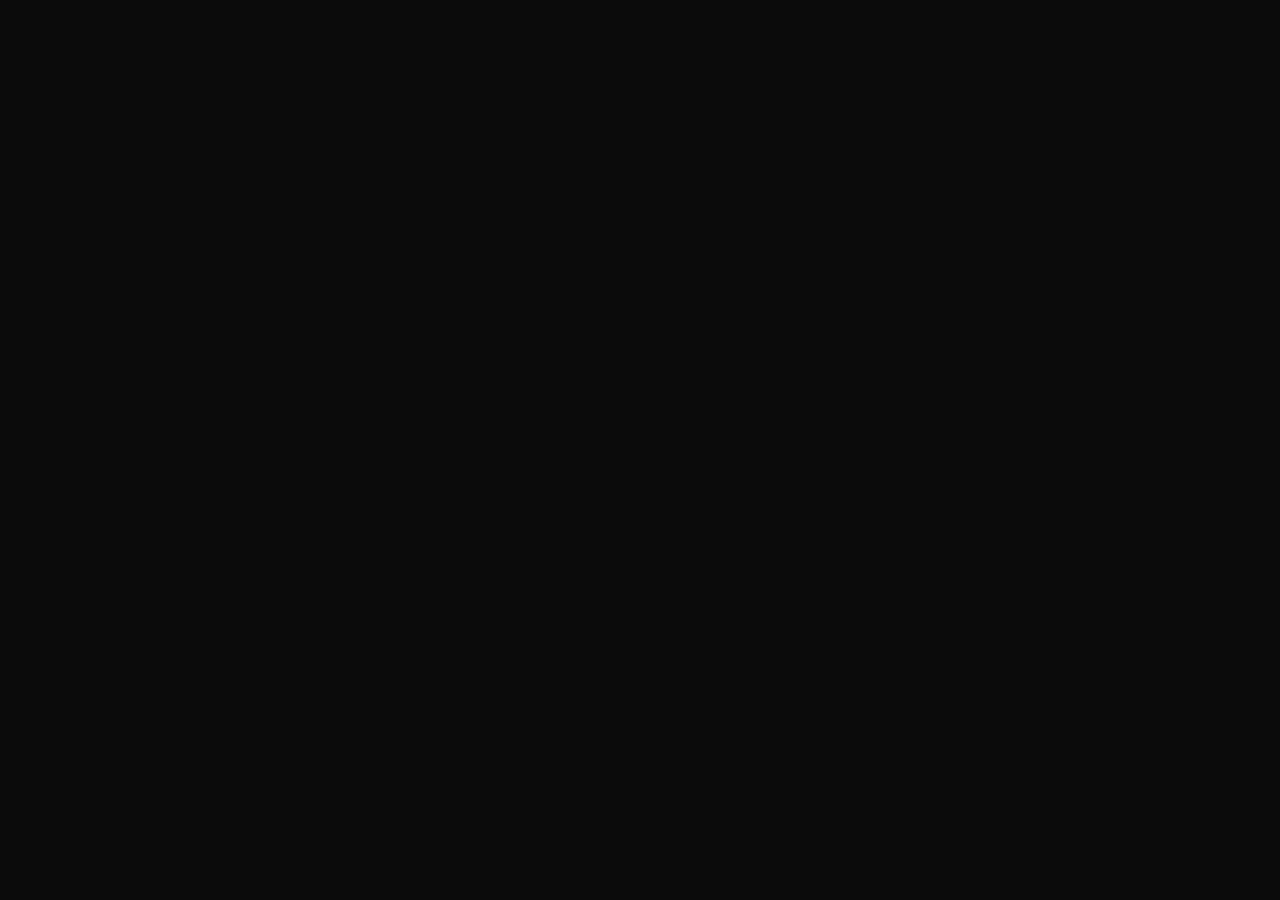
==== commit 76134d04: "redirection" ====
--- a/index.html
+++ b/index.html
@@ -4,352 +4,14 @@
     <meta charset="UTF-8">
     <meta http-equiv="X-UA-Compatible" content="IE=edge">
     <meta name="viewport" content="width=device-width, initial-scale=1.0">
-    <title>Welcome</title>
-    <!-- ICON TITLE -->
-    <link rel="icon" href="img\little icon.PNG" type="">
-    <!-- FONT ASWOME -->
-    <link rel="stylesheet" href="https://cdnjs.cloudflare.com/ajax/libs/font-awesome/6.3.0/css/all.min.css" integrity="sha512-SzlrxWUlpfuzQ+pcUCosxcglQRNAq/DZjVsC0lE40xsADsfeQoEypE+enwcOiGjk/bSuGGKHEyjSoQ1zVisanQ==" crossorigin="anonymous" referrerpolicy="no-referrer" />
-   <!-- Google catpcha -->
-   <script src="https://www.google.com/recaptcha/api.js" async defer></script>
-    <!-- GOOGLE FONT -->
-    <link rel="preconnect" href="https://fonts.googleapis.com">
-    <link rel="preconnect" href="https://fonts.gstatic.com" crossorigin>
-    <link href="https://fonts.googleapis.com/css2?family=Archivo:wght@300&family=Source+Code+Pro:wght@300&display=swap" rel="stylesheet">
-    <!-- icon for the Title-->
-    <link rel="icon" type="image/x-icon" href="">
-    <!-- CSS link -->
-    <link rel="stylesheet" href="style.css"/>
-    <!--********** DARK MODE **********-->
-    <meta name="color-scheme" content="ligth">
-</head> 
-
+    <title>Document</title>
+    <link rel="stylesheet" href="style.css">
+</head>
 <body>
-    
-    <!-- Top Navigation Menu -->
-    <div class="navbar"> 
-        <a href="#home" class="active"><img src="img\little icon.PNG" width="99px"></a>
-        <div class="dropDown">  
-            <a href="javascript:void(0);" class="burger" onclick="drop()"><i class="fa-solid fa-bars fa-xl"></i></a>
-            <div class="topnav"> 
-                <a href="#home">Home</a>
-                <a href="#introduction">About</a>
-                <a href="#projects">Projects</a>
-                <a href="#contact">Contact</a>
-            </div>
-        </div> 
+    <div class="redirectionBox fadeUp">
+        <h2>Welcome</h2>
+        <a href="https://mo-dev.lu/" target="_blank"> Click Here</a>
     </div>
     
-    <header>
-        <!--------------* AUTOMATIC SLIDER *------------------>
-        <article class= "headSlider" id="home">
-            <div class="introTitle">
-                <div class="main-title fadeDown">
-                    <h1><small>junior </small><span>FullStack { </span>Developer <span>}</span></h1>
-                </div>
-                <div class="secondary-title fadeUp">
-                    <p>Hello there! <span> I'm Maurice</span></p>
-                </div>
-                <a href="#introduction" class="arrow fadeUp">&#10132;</a> 
-            </div>
-            <section class="intro" style="opacity:0;">
-                <div class="slideshow-container">
-                    <div class="mySlides fade">
-                        <img src="img/relax.jpg" style="width:100%" grayscale>
-                    </div>
-                    <div class="mySlides fade">
-                        <img src="img/brasil.jpg" style="width:100%" grayscale>
-                    </div>
-                    <div class="mySlides fade">
-                        <img src="img/ocean.jpg"style= "width:100%" grayscale >
-                    </div>
-                </div>
-                <br>                    
-                <!--<div id="lightBtn">
-                        <input type ="checkbox"onclick="myFunction()"/>
-                    </div>--> 
-                <div style="text-align:center">
-                    <span class="dot"></span> 
-                    <span class="dot"></span> 
-                    <span class="dot"></span> 
-                </div>
-            </section>
-        </article>
-        <!-- INTRO -->
-    </header>
-        <!--************* DARK MODE *****************-->
-
-       <!-- <button id="drkbtn" onclick="myFunction()">Dark mode</button>-->
-        <!--******************* Introduction ******************-->
-    <main>
-        <section id="introduction">
-            <div class="container">
-                <div class="fs-box">
-                    <div class="imgBox">  
-                      <img id="dark-mode" src="img/photo-cv.png"  width="14.3rem" height="19.5rem" />
-                    </div>
-                    <div class="content">
-                        <h2>Maurice Christine <br>
-                            <span> FullStack Dev</span>
-                        </h2> 
-                    </div>
-                </div>
-            </div>
-            <!-- <div class="contactIcon">
-                <i class="fa-solid fa-mobile"style="color: #26f4f4;"></i>
-                <i class="fa-solid fa-envelope" style="color: #26f4f4;"></i>
-                <i class="fa-solid fa-code"style="color: #26f4f4;"></i>
-                <i class="fa-solid fa-house" style="color: #26f4f4;"></i>
-            </div> -->
-        </section>
-        <section class="text" id="me">
-            <strong><p >Hello there! <span> I'm Maurice</span></p></strong>
-            <p class="paragraph" style="--d:0s">As an experienced hydraulic mechanic, </br>
-                I have recently taken the opportunity to pursue a full-stack developer training program, 
-                which aligns with my long-standing interest in technology and software development. 
-                With a commitment to continuous learning and professional growth, 
-                I am taking steps to achieve my goals and expand my skillset.</p>
-            <div class="btn-more">    
-            </div>
-            <section class="strength">
-                <ul>
-                    <li><i class="fa-solid fa-handshake-simple fa-lg" style="color: #26f4f4;"></i> problem solving</li>
-                    <li><i class="fa-solid fa-thumbs-up fa-lg" style="color: #26f4f4;"></i> motivated</li>
-                    <li><i class="fa-solid fa-shuffle fa-lg" style="color: #26f4f4;"></i> flexibility</li>
-                    <li><i class="fa-solid fa-people-group fa-lg" style="color: #26f4f4;"></i> teamwork</li>
-                    <li><i class="fa-solid fa-stopwatch fa-lg" style="color: #26f4f4;"></i> ponctual</li>
-                    <li><i class="fa-solid fa-sliders fa-lg" style="color: #26f4f4;"></i> adapability</li>
-                </ul>
-            </section>
-            <div class="btn">
-                <button onclick="seeMore()">See more</button> 
-            </div>
-        </section>
-    </main>
-<!--*******************  ProgressBar Skills ******************-->
-    
-    <section class="progressBar">
-        <div class="contentBox" >
-            <h3 class="headings">&ltSkills/&gt</h3>
-            <ul>
-                <li>
-                    <div class="skill-box">
-                        <span class="title">HTML 5</span>
-                        <div class="skill-bar">
-                            <span class="skill-per html"></span>
-                            <span class="tooltip">75%</span>
-                        </div>
-                    </div>
-                </li>
-                <li>
-                    <div class="skill-box">
-                        <span class="title">CSS3</span>
-                        <div class="skill-bar">
-                            <span class="skill-per css"></span>
-                            <span class="tooltip">60%</span>
-                        </div>
-                    </div>    
-                </li>
-                <li>
-                    <div class="skill-box">
-                        <span class="title">Bootstrap</span>
-                        <div class="skill-bar">
-                            <span class="skill-per bootstrap"></span>
-                            <span class="tooltip">70%</span>
-                        </div>
-                    </div>
-
-                </li>
-                <li>
-                    <div class="skill-box">
-                        <span class="title">Javascript</span>
-                        <div class="skill-bar">
-                            <span class="skill-per javascript"></span>
-                            <span class="tooltip">60%</span>
-                        </div>
-                    </div>
-                </li>
-                <li>
-                    <div class="skill-box">
-                        <span class="title">React.js</span>
-                        <div class="skill-bar">
-                            <span class="skill-per react"></span>
-                            <span class="tooltip">40%</span>
-                        </div>
-                    </div>
-                </li>
-                <li>
-                    <div class="skill-box">
-                        <span class="title">PHP</span>
-                        <div class="skill-bar">
-                            <span class="skill-per php"></span>
-                            <span class="tooltip">60%</span>
-                        </div>
-                    </div>
-                </li>
-                <li>
-                    <div class="skill-box">
-                        <span class="title">Laravel</span>
-                        <div class="skill-bar">
-                            <span class="skill-per laravel"></span>
-                            <span class="tooltip">60%</span>
-                        </div>
-                    </div>
-                </li>
-                <li>
-                    <div class="skill-box">
-                        <span class="title">MySql</span>
-                        <div class="skill-bar">
-                            <span class="skill-per mysql"></span>
-                            <span class="tooltip">45%</span>
-                        </div>
-                    </div>
-                </li>
-                <li>
-                    <div class="skill-box">
-                        <span class="title">Wordpress</span>
-                        <div class="skill-bar">
-                            <span class="skill-per wp"></span>
-                            <span class="tooltip">55%</span>
-                        </div>
-                    </div>
-                </li>
-                <li>
-                    <div class="skill-box">
-                        <span class="title">GitHub</span>
-                        <div class="skill-bar">
-                            <span class="skill-per git"></span>
-                            <span class="tooltip">60%</span>
-                        </div>
-                    </div>
-                </li>
-                <li>
-                    <div class="skill-box">
-                        <span class="title">Photoshop/Lightoom</span>
-                        <div class="skill-bar">
-                            <span class="skill-per ps"></span>
-                            <span class="tooltip">75%</span>
-                        </div>
-                    </div>
-                </li>
-                <li>
-                    <div class="skill-box">
-                        <span class="title">Microsoft Office</span>
-                        <div class="skill-bar">
-                            <span class="skill-per mo"> </span>
-                            <span class="tooltip">80%</span>
-                        </div>
-                    </div>
-                </li>
-            </ul>
-        </div>
-    </section>
-
-
-    <!--******************* Certifications ******************-->
-    
-    <section class="contentBox" id="certif">
-        <h3 class="headings">&ltCertifications/&gt</h3>
-        <div>
-            <p>CERTIFICATE Full Stack developer</p>
-            <p>Bootcamp 2023 by Cap4Lab</p>
-        </div>
-        
-        <ul>
-            <li>CERTIFICATE FIRST AID INSTRUCTION <p>First aid Training (2018)</p></li>
-            <li>CERTIFICATE FIRE SECURITY INSTRUCTION<p>Basic fire security (2016)</p></li>
-        </ul>
-    </section>
-<!--******************* Hobby ******************-->
-     
-    <section class="contentBox" id="hobby">
-        <h3 class="headings">&ltHobby/&gt</h3>
-        <ul>
-            <li>Motorsport</li>
-            <li>Photography</li>
-            <li>DIY/Renovation</li>
-            <li>Traveling</li>
-            <li>Cooking</li>
-            <li>Scuba diving</li>
-        </ul>
-    </section>
-     <!--******************* Projects ******************-->
-    
-    <section class ="contentBox" id="projects">
-        <h3 class="headings">&ltProjects/&gt</h3>
-        <div class="weeWander"> 
-            <h4>Wee Wander project</h4>
-            <p>Welcome to Wee Wander, your go-to platform for hiking, trekking, and mountain biking in Luxembourg. <br>
-                Connect with fellow enthusiasts, create exciting events, and explore the breathtaking natural landscapes. <br>
-                With Wee Wander, you can embark on unforgettable outdoor journeys and arrange carpooling for sustainable travel. <br>
-                Let Luxembourg's nature be your playground. Join Wee Wander today and start your adventure.</p>
-            <a href="https://github.com/mojo-lxb/wee_wander" target="_blank"><img src="img/Capture d’écran 2023-05-30 à 17.22.39 copie.png" width="80%"></a>  
-        </div>  
-        <hr> 
-        <div class="figma"> 
-            <h4>Figma project : Easy Escape</h4>
-            <p>Easy Escape is a premier mobile app that allows users to book first-class flights and high-class hotels worldwide. 
-                Experience luxury travel with seamless booking, personalized recommendations, and exclusive services for an unforgettable journey.<br>
-                Elevate your travel experience with Easy Escape. </p>
-            <a href="https://www.figma.com/proto/tjLmpY7w3j1TTNSV6FDPb9/EasyEscape?node-id=10-100&scaling=scale-down&page-id=0%3A1&starting-point-node-id=10%3A100" target="_blank"><img src="img\figma-pic.JPG" width="80%"></a> 
-        </div> 
-    </section>
-
-       <!-- ************ Contact Form **************** -->
-       
-    <section class="contentBox" id="contact">
-        <h3 class="headings">&ltContact/&gt</h3>
-        <form id="form" data-netlify-recaptcha="true" data-netlify="true" action="action.php" method="POST">
-            <label>First Name</label>
-            <input type="text" id="firstName" placeholder="First name" required />
-            <span id="error-first"></span>
-            <label>Last Name</label>
-            <input type="text" id="lastName" placeholder="Last name" required />
-            <span id="error-last">    
-            </span>
-            <label>Email</label>
-            <input type="email" id="email" placeholder="Your email" required />
-            <span id="error-mail">    
-            </span>
-            <label>Your Message</label>
-            <textarea id="message" placeholder="Your message ..."></textarea>
-            <p class="message"></p>
-            <span id="error-message">    
-            </span>
-            <div data-netlify-recaptcha="true" id="catpcha"></div>
-    <button id="suBtn" type="submit" onclick="check()">Submit</button>
-        </form>
-    </section> 
-           <!-- ************ Google Map **************** -->
-    
-    <section class="contentBox">
-        <h3 class="headings">&ltLocation/&gt</h3>
-        <div>
-            <div id="littleMap" style="text-decoration:none; overflow:hidden;max-width:100%;width:400px;height:200px;">
-                <div  id="embed-ded-map-canvas" style="height:100%; width:100%;max-width:100%;">
-                    <iframe style="height:100%;width:100%;border:0;" frameborder="0" src="https://www.google.com/maps/embed/v1/place?q=Helmdange+Lorentzweiler,+Luxembourg&key=AIzaSyBFw0Qbyq9zTFTd-tUY6dZWTgaQzuU17R8"></iframe>
-                </div>
-            </div>
-            <iframe id ="bigMap"src="https://www.google.com/maps/embed?pb=!1m18!1m12!1m3!1d5161.842731324341!2d6.142673428727797!3d49.693453607758485!2m3!1f0!2f0!3f0!3m2!1i1024!2i768!4f13.1!3m3!1m2!1s0x47955026b90ed85f%3A0x500d1d6d10594c0!2sHelmdange%2C%20Lorentzweiler!5e0!3m2!1sen!2slu!4v1679568857894!5m2!1sen!2slu" width="100%" height="300" style="border:0;" allowfullscreen="" loading="lazy" referrerpolicy="no-referrer-when-downgrade"></iframe>
-        </div>
-    </section>
-    <!-- ************ Footer **************** -->
-    <footer>
-        <ul>
-            <li><a href="https://www.linkedin.com/in/maurice-ch" target="_blank"><i class="fa-brands fa-linkedin fa-lg" style="color: #26f4f4;"></i></a></li>
-            <li><a href="#contact" target="_blank"><i class="fa-solid fa-envelope fa-lg" style="color: #26f4f4;"></i></a></li>
-            <li><a href="https://github.com/mojo-lxb"target="_blank"><i class="fa-brands fa-github fa-lg" style="color: #26f4f4;"></i></a></li>
-        </ul>
-    </footer>   
-
-<script src="script.js"></script>
-<script src="form_script.js"></script>
-<script src="https://www.google.com/recaptcha/api.js?onload=onloadCallback&render=explicit"
-        async defer>
-    </script>
-
-<script src="https://code.jquery.com/jquery-3.6.0.min.js"></script>
 </body>
-</html>
-
-
-
+</html>--- a/style.css
+++ b/style.css
@@ -72,6 +72,17 @@
     background: rgb(30, 30, 30);
     box-shadow: 0px 15px 20px black;
     border-radius: 0 0 6px 6px;
+}
+/************* Redirection ***************/
+.redirectionBox{
+    margin: 30% auto;
+    width: 30%;
+    padding: 10px;
+    text-align: center;
+    background-color: #333;
+    border-radius: 25px;
+    box-shadow: 0px 15px 20px black;
+   
 }
 /************ BUTTONS ******************/
 button{
